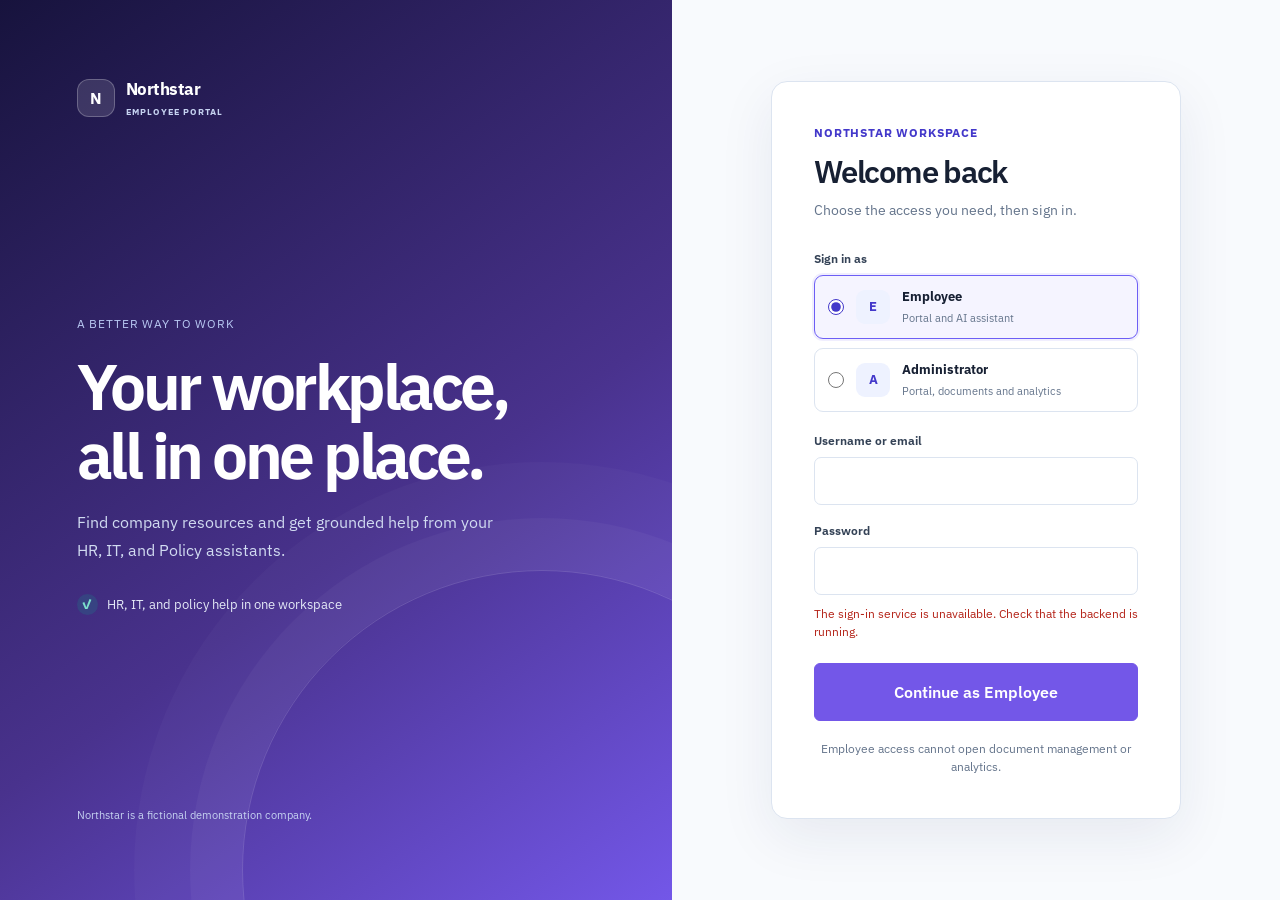
==== analytics.html @ 68baed1b "Prepare Northstar for deployment" ====
<!DOCTYPE html>
<html lang="en">
<head>
  <meta charset="UTF-8" />
  <meta name="viewport" content="width=device-width, initial-scale=1.0" />
  <meta name="theme-color" content="#7357E8" />
  <title>Analytics · Enterprise Knowledge Assistant</title>
  <link rel="icon" type="image/svg+xml" href="favicon.svg" />
  <link rel="stylesheet" href="css/style.css" />
  <link rel="stylesheet" href="css/pages.css" />
</head>
<body>
  <script src="js/app.js"></script>
  <script>
    let analyticsData = null;
    let latestEvaluation = null;
    let analyticsError = '';
    let loadingAnalytics = true;

    function escapeHtml(value) {
      return String(value ?? '')
        .replace(/&/g, '&amp;')
        .replace(/</g, '&lt;')
        .replace(/>/g, '&gt;')
        .replace(/"/g, '&quot;')
        .replace(/'/g, '&#39;');
    }

    function isSampleAnalytics(data) {
      return Number(data?.unique_users) > 1;
    }

    function renderActivityChart(days) {
      const entries = Object.entries(days || {}).sort(([a], [b]) => a.localeCompare(b)).slice(-14);
      if (!entries.length) return '<div class="chart-empty">No query activity has been recorded yet.</div>';
      const maximum = Math.max(...entries.map(([, count]) => Number(count) || 0), 1);
      return `<div class="activity-chart" role="img" aria-label="Queries by day">${entries.map(([date, count]) => {
        const value = Number(count) || 0;
        const height = Math.max(value ? 5 : 0, value / maximum * 100);
        return `<div class="activity-bar-column" title="${escapeHtml(date)}: ${value} queries"><span>${value}</span><div style="height:${height}%"></div><small>${escapeHtml(new Date(`${date}T00:00:00`).toLocaleDateString([], { month: 'short', day: 'numeric' }))}</small></div>`;
      }).join('')}</div>`;
    }

    function renderAgentChart(byAgent) {
      const entries = AGENTS.map(agent => ({ agent, count: Number(byAgent?.[agent.id]) || 0 }));
      const max = Math.max(...entries.map(item => item.count), 1);
      if (entries.every(item => item.count === 0)) return '<div class="chart-empty">Agent activity will appear here after requests are made.</div>';
      return `<div class="agent-activity">${entries.map(({ agent, count }) => `
        <div class="agent-activity-row">
          <div class="agent-activity-label"><span class="agent-dot ${agent.id}"></span><span>${escapeHtml(agent.name)}</span><strong>${count.toLocaleString()}</strong></div>
          <div class="activity-track"><span class="activity-fill ${agent.id}" style="width:${count / max * 100}%"></span></div>
        </div>
      `).join('')}</div>`;
    }

    function renderEvaluationSummary(report) {
      if (!report || !Array.isArray(report.results)) {
        return '<div class="evaluation-empty">No completed evaluation is available. Run an evaluation to view its measured results.</div>';
      }
      return `
        <div class="evaluation-summary">
          <div class="evaluation-meta"><span>Completed ${escapeHtml(report.started_at || '—')}</span><span>${Number(report.total_questions || report.results.length)} questions · ${escapeHtml(report.duration_sec ?? '—')} sec</span></div>
          <div class="evaluation-metrics">
            ${[['Faithfulness', 'avg_faithfulness'], ['Answer relevancy', 'avg_answer_relevancy'], ['Context precision', 'avg_context_precision'], ['Context recall', 'avg_context_recall']].map(([label, key]) => `<div><span>${label}</span><strong>${Number.isFinite(Number(report[key])) ? Number(report[key]).toFixed(3) : '—'}</strong></div>`).join('')}
          </div>
          <div class="evaluation-results">${report.results.slice(0, 8).map(item => `
            <div class="evaluation-row"><span class="agent-label ${escapeHtml(item.agent)}">${escapeHtml(item.agent)}</span><span class="evaluation-question">${escapeHtml(item.question)}</span><strong>${Number.isFinite(Number(item.overall)) ? `${(Number(item.overall) * 100).toFixed(1)}%` : '—'}</strong></div>
          `).join('')}</div>
        </div>
      `;
    }

    function renderAnalytics() {
      const root = document.getElementById('analyticsContent');
      if (loadingAnalytics) {
        root.innerHTML = '<div class="analytics-state"><span class="spinner"></span><p>Loading backend metrics…</p></div>';
        return;
      }
      if (analyticsError) {
        root.innerHTML = `<div class="analytics-state analytics-error"><p>${escapeHtml(analyticsError)}</p><button type="button" class="secondary-button" onclick="loadAnalytics()">Try again</button></div>`;
        return;
      }
      if (!analyticsData) {
        root.innerHTML = '<div class="analytics-state"><p>No analytics data is available.</p></div>';
        return;
      }

      const sampleData = isSampleAnalytics(analyticsData);
      const liveMetrics = !sampleData && Number(analyticsData.queries_this_week) > 0;
      root.innerHTML = `
        ${sampleData ? '<div class="sample-data-notice" role="note"><span class="notice-mark">i</span><p>The backend currently reports sample analytics rather than recorded activity. Live charts will appear after real chat requests are recorded.</p></div>' : ''}
        <div class="analytics-status"><span class="connection-dot ${liveMetrics ? 'connected' : ''}"></span>${liveMetrics ? 'Showing recorded backend activity' : 'Waiting for recorded activity'}</div>
        ${liveMetrics ? `
          <section class="analytics-highlights">
            <article class="metric-card"><span class="metric-label">Recorded queries</span><strong>${Number(analyticsData.queries_this_week).toLocaleString()}</strong><span class="metric-context">Recorded by this backend process</span></article>
            <article class="metric-card"><span class="metric-label">Median response time</span><strong>${Number(analyticsData.p50_latency_ms).toLocaleString()}<small>ms</small></strong><span class="metric-context">P50 of recorded chat requests</span></article>
            <article class="metric-card"><span class="metric-label">95th percentile</span><strong>${Number(analyticsData.p95_latency_ms).toLocaleString()}<small>ms</small></strong><span class="metric-context">P95 of recorded chat requests</span></article>
          </section>
          <section class="analytics-grid">
            <article class="analytics-panel"><div class="panel-heading"><div><h2>Query activity</h2><p>Recorded requests by day</p></div><span class="panel-unit">REQUESTS</span></div>${renderActivityChart(analyticsData.queries_by_day)}</article>
            <article class="analytics-panel"><div class="panel-heading"><div><h2>Agent usage</h2><p>Recorded requests by agent</p></div><span class="panel-unit">REQUESTS</span></div>${renderAgentChart(analyticsData.queries_by_agent)}</article>
          </section>
        ` : `
          <section class="analytics-empty-panel">
            <div class="analytics-empty-mark"><svg viewBox="0 0 24 24" fill="none" aria-hidden="true"><path d="M4 19V5m0 14h16M8 15v-3m4 3V8m4 7v-5" stroke="currentColor" stroke-width="1.6" stroke-linecap="round"/></svg></div>
            <h2>Analytics will build as you work</h2>
            <p>Activity counts and response timings are held in memory by the current backend process. Send chat questions to start collecting activity; those counters reset when the backend restarts.</p>
          </section>
        `}
        <section class="evaluation-panel">
          <div class="panel-heading"><div><h2>Retrieval evaluation</h2><p>Metrics from the latest completed evaluation run</p></div><div class="evaluation-actions"><button type="button" class="secondary-button" onclick="loadLatestEvaluation()">Refresh result</button><button id="runEvalButton" type="button" class="primary-button" onclick="runEvaluation()">Run evaluation</button></div></div>
          <div id="evaluationResult">${renderEvaluationSummary(latestEvaluation)}</div>
        </section>
      `;
    }

    async function loadAnalytics() {
      loadingAnalytics = true;
      analyticsError = '';
      renderAnalytics();
      try {
        const [metrics, evaluation] = await Promise.all([API.analytics(), API.evalLatest()]);
        analyticsData = metrics;
        latestEvaluation = evaluation && Array.isArray(evaluation.results) ? evaluation : null;
      } catch (error) {
        analyticsError = error.message || 'Unable to load backend analytics.';
      } finally {
        loadingAnalytics = false;
        renderAnalytics();
      }
    }

    async function loadLatestEvaluation() {
      const resultArea = document.getElementById('evaluationResult');
      if (resultArea) resultArea.innerHTML = '<div class="evaluation-empty"><span class="spinner"></span> Loading evaluation…</div>';
      try {
        const result = await API.evalLatest();
        latestEvaluation = result && Array.isArray(result.results) ? result : null;
        if (resultArea) resultArea.innerHTML = renderEvaluationSummary(latestEvaluation);
      } catch (error) {
        if (resultArea) resultArea.innerHTML = `<div class="evaluation-empty error-state">${escapeHtml(error.message)}</div>`;
      }
    }

    async function runEvaluation() {
      const button = document.getElementById('runEvalButton');
      const resultArea = document.getElementById('evaluationResult');
      if (!button || !resultArea) return;
      button.disabled = true;
      button.textContent = 'Evaluation running…';
      resultArea.innerHTML = '<div class="evaluation-empty"><span class="spinner"></span> Running the backend evaluation. This may take a few minutes.</div>';
      try {
        latestEvaluation = await API.evalRun();
        resultArea.innerHTML = renderEvaluationSummary(latestEvaluation);
      } catch (error) {
        resultArea.innerHTML = `<div class="evaluation-empty error-state">${escapeHtml(error.message || 'Evaluation could not be completed.')}</div>`;
      } finally {
        button.disabled = false;
        button.textContent = 'Run evaluation';
      }
    }

    async function renderAnalyticsPage() {
      const mainContent = `
        <section class="page analytics-page">
          <div class="page-intro"><div><p class="eyebrow">OBSERVABILITY</p><h1>Analytics</h1><p>Backend-recorded usage and evaluation results. Sample values are identified rather than presented as live activity.</p></div><button class="secondary-button" type="button" onclick="loadAnalytics()"><svg viewBox="0 0 20 20" fill="none" aria-hidden="true"><path d="M16.5 7.5A6.75 6.75 0 0 0 4 6l-1.5 1.5M3.5 4.5v3h3m-3 5A6.75 6.75 0 0 0 16 14l1.5-1.5m0 3v-3h-3" stroke="currentColor" stroke-width="1.4" stroke-linecap="round" stroke-linejoin="round"/></svg>Refresh</button></div>
          <div id="analyticsContent"></div>
        </section>
      `;
      if (!await mountShell('analytics', 'Analytics', 'Workspace / Analytics', mainContent, '', 'admin')) return;
      loadAnalytics();
    }

    renderAnalyticsPage();
  </script>
</body>
</html>
---- css/style.css ----
@import url('https://fonts.googleapis.com/css2?family=IBM+Plex+Mono:wght@400;500&family=IBM+Plex+Sans:wght@400;500;600;700&display=swap');

/* ============================================================
   Enterprise Knowledge Assistant — Design System v2
   Modern · Realistic · Real-time feel
   ============================================================ */

/* ---------- 1. Design Tokens ---------- */
:root {
  /* Dark navigation against a bright reading workspace */
  --color-bg: #EEF1F6;
  --color-bg-elevated: #FBFCFE;
  --color-surface: #FBFCFE;
  --color-surface-alt: #EEF1F6;
  --color-surface-muted: #E3E9F2;
  --color-sidebar: #111B2B;
  --color-chat: #F0F3F8;
  --color-history: #E3E9F2;
  --color-assistant: #FBFCFE;
  --color-composer: #FFFFFF;
  --color-user-message: #7357E8;
  --color-surface-inset: #F8FAFD;
  --color-topbar: #F8FAFD;
  --color-hover: #E3EAF4;
  --color-selected: #EAE5FF;

  /* Brand colors */
  --color-primary: #7357E8;
  --color-primary-hover: #5C3FD0;
  --color-primary-soft: rgba(115, 87, 232, .12);
  --color-primary-glow: rgba(115, 87, 232, .18);
  --color-focus-ring: rgba(115, 87, 232, .32);
  --color-sidebar-accent: #B9B0FF;
  --color-sidebar-success: #69D7C5;

  --color-accent: #087F72;
  --color-accent-hover: #06685E;
  --color-accent-soft: rgba(8, 127, 114, .11);

  --color-success: #087F72;
  --color-success-soft: rgba(8, 127, 114, .11);
  --color-warning: #94651B;
  --color-warning-soft: rgba(148, 101, 27, .11);
  --color-danger: #B43D4F;
  --color-danger-soft: rgba(180, 61, 79, .1);

  /* Per-agent brand colors */
  --color-hr: #B4485A;
  --color-hr-soft: rgba(180, 72, 90, .1);
  --color-it: #8A72F5;
  --color-it-soft: rgba(138, 114, 245, .12);
  --color-policy: #087F72;
  --color-policy-soft: rgba(8, 127, 114, .1);

  /* Text */
  --color-text: #172235;
  --color-text-secondary: #39485C;
  --color-text-muted: #5F6E82;
  --color-text-subtle: #6D7C90;
  --color-text-inverse: #FFFFFF;
  --color-sidebar-text: #E8EDF5;
  --color-sidebar-muted: #AAB7C8;

  /* Borders */
  --color-border: #D0D9E6;
  --color-border-strong: #A9B7C9;
  --color-border-subtle: #DEE5EF;

  /* Gradients */
  --gradient-primary: linear-gradient(115deg, #7357E8 0%, #8A72F5 100%);
  --gradient-accent: #087F72;
  --gradient-success: #087F72;
  --gradient-warning: #94651B;
  --gradient-hero: #111B2B;
  --gradient-mesh: none;

  /* Typography */
  --font-sans: 'IBM Plex Sans', Arial, sans-serif;
  --font-mono: 'IBM Plex Mono', 'Cascadia Code', Consolas, monospace;
  --type-xs: 0.75rem;
  --type-sm: 0.8125rem;
  --type-body: 0.875rem;
  --type-md: 0.9375rem;
  --type-lg: 1.125rem;
  --type-xl: 1.375rem;
  --type-display: 1.75rem;

  /* Radius */
  --radius-sm: 6px;
  --radius-md: 7px;
  --radius-lg: 10px;
  --radius-xl: 20px;
  --radius-2xl: 24px;
  --radius-full: 9999px;

  /* Spacing scale */
  --space-1: 4px;
  --space-2: 8px;
  --space-3: 12px;
  --space-4: 16px;
  --space-5: 20px;
  --space-6: 24px;
  --space-8: 32px;
  --space-10: 40px;
  --space-12: 48px;
  --space-16: 64px;
  --space-20: 80px;

  /* Shadows — soft, layered */
  --shadow-xs: 0 1px 2px rgba(15, 23, 42, 0.05);
  --shadow-sm: 0 1px 3px rgba(15, 23, 42, 0.08), 0 1px 2px rgba(15, 23, 42, 0.04);
  --shadow-md: 0 4px 6px -1px rgba(15, 23, 42, 0.10), 0 2px 4px -1px rgba(15, 23, 42, 0.06);
  --shadow-lg: 0 10px 15px -3px rgba(15, 23, 42, 0.10), 0 4px 6px -2px rgba(15, 23, 42, 0.05);
  --shadow-xl: 0 20px 25px -5px rgba(15, 23, 42, 0.12), 0 10px 10px -5px rgba(15, 23, 42, 0.04);
  --shadow-2xl: 0 25px 50px -12px rgba(15, 23, 42, 0.25);
  --shadow-primary: 0 10px 30px -10px var(--color-primary-glow);
  --shadow-accent: 0 10px 30px -10px rgba(6, 182, 212, 0.4);

  /* Transitions */
  --transition-fast: 120ms cubic-bezier(0.4, 0, 0.2, 1);
  --transition: 200ms cubic-bezier(0.4, 0, 0.2, 1);
  --transition-slow: 400ms cubic-bezier(0.4, 0, 0.2, 1);
  --ease-bounce: cubic-bezier(0.34, 1.56, 0.64, 1);

  /* Layout */
  --sidebar-width: 236px;
  --header-height: 60px;
  --max-content: 1440px;
}

/* ---------- 2. Reset ---------- */
*, *::before, *::after { box-sizing: border-box; margin: 0; padding: 0; }

html {
  font-size: 16px;
  -webkit-font-smoothing: antialiased;
  -moz-osx-font-smoothing: grayscale;
  scroll-behavior: smooth;
}

body {
  font-family: var(--font-sans);
  background: var(--color-surface-alt);
  color: var(--color-text);
  line-height: 1.5;
  min-height: 100vh;
  background-image: none;
  background-attachment: fixed;
}

a { color: inherit; text-decoration: none; }
button { font-family: inherit; cursor: pointer; border: none; background: none; }
input, textarea, select { font-family: inherit; font-size: inherit; color: inherit; }
ul, ol { list-style: none; }
img, svg { display: block; max-width: 100%; }

/* ---------- 3. Typography ---------- */
h1 { font-size: var(--type-display); font-weight: 600; letter-spacing: -0.025em; line-height: 1.2; }
h2 { font-size: var(--type-xl); font-weight: 600; letter-spacing: -0.015em; line-height: 1.3; }
h3 { font-size: var(--type-lg); font-weight: 600; letter-spacing: -0.01em; }
h4 { font-size: var(--type-md); font-weight: 600; }
h5 { font-size: var(--type-body); font-weight: 600; }
h6 {
  font-size: 0.75rem;
  font-weight: 700;
  text-transform: uppercase;
  letter-spacing: 0.08em;
  color: var(--color-text-subtle);
}

p { font-size: var(--type-md); color: var(--color-text-secondary); }
.text-muted { color: var(--color-text-muted); }
.text-subtle { color: var(--color-text-subtle); }
.text-mono { font-family: var(--font-mono); }
.text-gradient {
  background: var(--gradient-primary);
  -webkit-background-clip: text;
  background-clip: text;
  -webkit-text-fill-color: transparent;
  color: transparent;
}

/* ---------- 4. Buttons ---------- */
.btn {
  display: inline-flex;
  align-items: center;
  justify-content: center;
  gap: var(--space-2);
  padding: var(--space-3) var(--space-5);
  font-size: 0.875rem;
  font-weight: 600;
  border-radius: var(--radius-md);
  border: 1px solid transparent;
  transition: all var(--transition);
  white-space: nowrap;
  position: relative;
  overflow: hidden;
}

.btn::before {
  content: '';
  position: absolute;
  inset: 0;
  background: linear-gradient(90deg, transparent, rgba(255,255,255,0.2), transparent);
  transform: translateX(-100%);
  transition: transform 600ms;
}
.btn:hover::before { transform: translateX(100%); }

.btn-primary {
  background: var(--gradient-primary);
  color: var(--color-text-inverse);
  box-shadow: var(--shadow-sm), var(--shadow-primary);
}
.btn-primary:hover {
  transform: translateY(-1px);
  box-shadow: var(--shadow-md), var(--shadow-primary);
}

.btn-secondary {
  background: var(--color-surface);
  color: var(--color-text);
  border-color: var(--color-border);
  box-shadow: var(--shadow-xs);
}
.btn-secondary:hover {
  background: var(--color-surface-alt);
  border-color: var(--color-border-strong);
  transform: translateY(-1px);
}

.btn-ghost {
  background: transparent;
  color: var(--color-text-secondary);
  padding: var(--space-2) var(--space-3);
}
.btn-ghost:hover {
  background: var(--color-surface-muted);
  color: var(--color-text);
}

.btn-icon {
  width: 36px;
  height: 36px;
  padding: 0;
  border-radius: var(--radius-md);
  display: inline-flex;
  align-items: center;
  justify-content: center;
  color: var(--color-text-muted);
  transition: all var(--transition);
}
.btn-icon:hover {
  background: var(--color-surface-muted);
  color: var(--color-primary);
}

.btn-sm { padding: var(--space-2) var(--space-3); font-size: 0.8125rem; }
.btn-lg { padding: var(--space-4) var(--space-6); font-size: 1rem; }
.btn-block { width: 100%; }

/* ---------- 5. Forms ---------- */
.form-group { margin-bottom: var(--space-5); }
.form-label {
  display: block;
  font-size: 0.8125rem;
  font-weight: 600;
  margin-bottom: var(--space-2);
  color: var(--color-text);
}
.form-input, .form-textarea, .form-select {
  width: 100%;
  padding: var(--space-3) var(--space-4);
  background: var(--color-surface);
  border: 1.5px solid var(--color-border);
  border-radius: var(--radius-md);
  font-size: 0.9375rem;
  color: var(--color-text);
  transition: all var(--transition);
}
.form-input:focus, .form-textarea:focus, .form-select:focus {
  outline: none;
  border-color: var(--color-primary);
  box-shadow: 0 0 0 4px var(--color-primary-soft);
}
.form-textarea { resize: vertical; min-height: 96px; }
.form-hint {
  font-size: 0.75rem;
  color: var(--color-text-muted);
  margin-top: var(--space-2);
}

/* ---------- 6. Layout ---------- */
.app-shell {
  display: grid;
  grid-template-columns: var(--sidebar-width) 1fr;
  grid-template-rows: var(--header-height) 1fr;
  grid-template-areas:
    "sidebar header"
    "sidebar main";
  height: 100vh;
  overflow: hidden;
}

.sidebar {
  grid-area: sidebar;
  background: var(--color-surface);
  border-right: 1px solid var(--color-border);
  display: flex;
  flex-direction: column;
  overflow-y: auto;
  box-shadow: var(--shadow-sm);
  z-index: 10;
}

.header {
  grid-area: header;
  background: rgba(255, 255, 255, 0.85);
  backdrop-filter: blur(12px);
  -webkit-backdrop-filter: blur(12px);
  border-bottom: 1px solid var(--color-border);
  display: flex;
  align-items: center;
  justify-content: space-between;
  padding: 0 var(--space-8);
  z-index: 5;
}

.main {
  grid-area: main;
  overflow-y: auto;
  background: var(--color-surface-alt);
}

/* ---------- 7. Sidebar ---------- */
.sidebar-brand {
  height: var(--header-height);
  padding: 0 var(--space-6);
  display: flex;
  align-items: center;
  gap: var(--space-3);
  border-bottom: 1px solid var(--color-border-subtle);
}

.brand-mark {
  width: 36px;
  height: 36px;
  background: var(--gradient-primary);
  color: var(--color-text-inverse);
  border-radius: var(--radius-md);
  display: inline-flex;
  align-items: center;
  justify-content: center;
  font-weight: 800;
  font-size: 0.9375rem;
  box-shadow: var(--shadow-primary);
}

.brand-name {
  font-weight: 800;
  font-size: 1rem;
  letter-spacing: -0.01em;
  background: var(--gradient-primary);
  -webkit-background-clip: text;
  background-clip: text;
  -webkit-text-fill-color: transparent;
}
.brand-sub {
  font-size: 0.6875rem;
  color: var(--color-text-muted);
  font-weight: 600;
  text-transform: uppercase;
  letter-spacing: 0.06em;
}

.sidebar-nav { padding: var(--space-4); flex: 1; }

.nav-section-title {
  font-size: var(--type-xs);
  font-weight: 700;
  text-transform: uppercase;
  letter-spacing: 0.1em;
  color: var(--color-text-subtle);
  padding: var(--space-4) var(--space-3) var(--space-2);
}

.nav-item {
  display: flex;
  align-items: center;
  gap: var(--space-3);
  padding: var(--space-3) var(--space-3);
  border-radius: var(--radius-md);
  color: var(--color-text-secondary);
  font-size: var(--type-body);
  font-weight: 500;
  transition: all var(--transition);
  margin-bottom: 2px;
  position: relative;
}
.nav-item:hover {
  background: transparent;
  color: var(--color-text);
  transform: none;
}
.nav-item.active {
  background: transparent;
  color: var(--color-primary);
  font-weight: 600;
}
.nav-item.active::before {
  content: '';
  position: absolute;
  left: -16px;
  top: 50%;
  transform: translateY(-50%);
  width: 2px;
  height: 20px;
  background: var(--gradient-primary);
  border-radius: 0 4px 4px 0;
}

.nav-item-icon { width: 18px; height: 18px; flex-shrink: 0; }

.sidebar-footer { padding: var(--space-4); border-top: 1px solid var(--color-border-subtle); }

.user-chip {
  display: flex;
  align-items: center;
  gap: var(--space-3);
  padding: var(--space-2);
  border-radius: var(--radius-md);
  transition: all var(--transition);
  cursor: pointer;
}
.user-chip:hover {
  background: var(--color-surface-muted);
}

.user-avatar {
  width: 36px;
  height: 36px;
  border-radius: 50%;
  background: var(--gradient-primary);
  color: var(--color-text-inverse);
  display: inline-flex;
  align-items: center;
  justify-content: center;
  font-weight: 700;
  font-size: 0.8125rem;
  box-shadow: var(--shadow-primary);
}

.user-info { flex: 1; min-width: 0; }
.user-name {
  font-size: 0.8125rem;
  font-weight: 600;
  color: var(--color-text);
  white-space: nowrap;
  overflow: hidden;
  text-overflow: ellipsis;
}
.user-id {
  font-size: 0.6875rem;
  color: var(--color-text-muted);
  font-family: var(--font-mono);
  white-space: nowrap;
  overflow: hidden;
  text-overflow: ellipsis;
}

/* ---------- 8. Header ---------- */
.header-title { display: flex; align-items: center; gap: var(--space-3); }
.header-title h2 { font-size: 1.25rem; }
.header-breadcrumb { font-size: 0.75rem; color: var(--color-text-muted); }
.header-actions { display: flex; align-items: center; gap: var(--space-2); }

/* ---------- 9. Cards ---------- */
.card {
  background: var(--color-surface);
  border: 1px solid var(--color-border);
  border-radius: var(--radius-lg);
  padding: var(--space-6);
  box-shadow: var(--shadow-sm);
  transition: all var(--transition);
}
.card-hover:hover {
  box-shadow: var(--shadow-lg);
  transform: translateY(-2px);
  border-color: var(--color-primary);
}

.card-header {
  display: flex;
  align-items: center;
  justify-content: space-between;
  margin-bottom: var(--space-4);
}
.card-title { font-size: 1rem; font-weight: 700; color: var(--color-text); }

/* ---------- 10. Badges & Tags ---------- */
.badge {
  display: inline-flex;
  align-items: center;
  gap: var(--space-1);
  padding: 3px var(--space-2);
  font-size: 0.6875rem;
  font-weight: 700;
  border-radius: var(--radius-full);
  text-transform: uppercase;
  letter-spacing: 0.05em;
  background: var(--color-surface-muted);
  color: var(--color-text-secondary);
}
.badge-primary { background: var(--color-primary-soft); color: var(--color-primary); }
.badge-success { background: var(--color-success-soft); color: var(--color-success); }
.badge-warning { background: var(--color-warning-soft); color: var(--color-warning); }
.badge-danger  { background: var(--color-danger-soft);  color: var(--color-danger); }
.badge-accent  { background: var(--color-accent-soft);  color: var(--color-accent); }
.badge-hr      { background: var(--color-hr-soft);      color: var(--color-hr); }
.badge-it      { background: var(--color-it-soft);      color: var(--color-it); }
.badge-policy  { background: var(--color-policy-soft);  color: var(--color-policy); }

.badge-dot {
  width: 6px;
  height: 6px;
  border-radius: 50%;
  background: var(--color-text-subtle);
}
.badge-dot.active {
  background: var(--color-success);
  box-shadow: 0 0 0 3px var(--color-success-soft);
  animation: pulse-dot 2s infinite;
}

@keyframes pulse-dot {
  0%, 100% { box-shadow: 0 0 0 3px var(--color-success-soft); }
  50% { box-shadow: 0 0 0 6px rgba(16, 185, 129, 0.1); }
}

.tag {
  display: inline-flex;
  align-items: center;
  padding: 3px var(--space-2);
  font-size: 0.75rem;
  font-weight: 600;
  border-radius: var(--radius-sm);
  background: var(--color-surface-muted);
  color: var(--color-text-secondary);
}

/* ---------- 11. Tables ---------- */
.table { width: 100%; border-collapse: collapse; font-size: 0.875rem; }
.table th {
  text-align: left;
  font-size: 0.6875rem;
  font-weight: 700;
  text-transform: uppercase;
  letter-spacing: 0.05em;
  color: var(--color-text-muted);
  padding: var(--space-3) var(--space-4);
  border-bottom: 1px solid var(--color-border);
  background: var(--color-surface-alt);
}
.table td {
  padding: var(--space-4);
  border-bottom: 1px solid var(--color-border-subtle);
  color: var(--color-text);
}
.table tr:last-child td { border-bottom: none; }
.table tr { transition: background var(--transition-fast); }
.table tr:hover td { background: var(--color-primary-soft); }

/* ---------- 12. Utilities ---------- */
.flex { display: flex; }
.flex-col { display: flex; flex-direction: column; }
.items-center { align-items: center; }
.justify-between { justify-content: space-between; }
.gap-1 { gap: var(--space-1); }
.gap-2 { gap: var(--space-2); }
.gap-3 { gap: var(--space-3); }
.gap-4 { gap: var(--space-4); }
.gap-6 { gap: var(--space-6); }

.p-4 { padding: var(--space-4); }
.p-6 { padding: var(--space-6); }
.p-8 { padding: var(--space-8); }

.mb-2 { margin-bottom: var(--space-2); }
.mb-4 { margin-bottom: var(--space-4); }
.mb-6 { margin-bottom: var(--space-6); }
.mt-6 { margin-top: var(--space-6); }

.grid { display: grid; }
.grid-cols-2 { grid-template-columns: repeat(2, 1fr); }
.grid-cols-3 { grid-template-columns: repeat(3, 1fr); }
.grid-cols-4 { grid-template-columns: repeat(4, 1fr); }

.text-center { text-align: center; }
.text-right  { text-align: right; }

.w-full { width: 100%; }
.h-full { height: 100%; }
.hidden { display: none !important; }

.divider { height: 1px; background: var(--color-border-subtle); margin: var(--space-4) 0; }

/* ---------- 13. Page wrapper ---------- */
.page {
  padding: var(--space-8);
  max-width: var(--max-content);
  margin: 0 auto;
}
.page-header { margin-bottom: var(--space-6); }
.page-header h1 { font-size: 1.75rem; margin-bottom: var(--space-1); }
.page-header p { color: var(--color-text-muted); font-size: 0.875rem; }

/* ---------- 14. Stats ---------- */
.stat-grid {
  display: grid;
  grid-template-columns: repeat(4, 1fr);
  gap: var(--space-4);
  margin-bottom: var(--space-6);
}

.stat-card {
  background: var(--color-surface);
  border: 1px solid var(--color-border);
  border-radius: var(--radius-lg);
  padding: var(--space-5);
  position: relative;
  overflow: hidden;
  transition: all var(--transition);
  box-shadow: var(--shadow-sm);
}
.stat-card:hover {
  transform: translateY(-2px);
  box-shadow: var(--shadow-lg);
}
.stat-card::before {
  content: '';
  position: absolute;
  top: 0; left: 0; right: 0;
  height: 3px;
  background: var(--gradient-primary);
}
.stat-card.success::before { background: var(--gradient-success); }
.stat-card.warning::before { background: var(--gradient-warning); }
.stat-card.accent::before  { background: var(--gradient-accent); }

.stat-card-icon {
  position: absolute;
  top: var(--space-5);
  right: var(--space-5);
  width: 40px;
  height: 40px;
  border-radius: var(--radius-md);
  background: var(--color-primary-soft);
  color: var(--color-primary);
  display: inline-flex;
  align-items: center;
  justify-content: center;
}
.stat-card.success .stat-card-icon { background: var(--color-success-soft); color: var(--color-success); }
.stat-card.warning .stat-card-icon { background: var(--color-warning-soft); color: var(--color-warning); }
.stat-card.accent  .stat-card-icon { background: var(--color-accent-soft);  color: var(--color-accent); }

.stat-label {
  font-size: 0.75rem;
  font-weight: 700;
  text-transform: uppercase;
  letter-spacing: 0.05em;
  color: var(--color-text-muted);
  margin-bottom: var(--space-2);
}
.stat-value {
  font-size: 2rem;
  font-weight: 800;
  letter-spacing: -0.02em;
  font-family: var(--font-mono);
  color: var(--color-text);
  line-height: 1;
}
.stat-delta {
  font-size: 0.75rem;
  color: var(--color-text-muted);
  margin-top: var(--space-2);
  display: flex;
  align-items: center;
  gap: var(--space-1);
}
.stat-delta.up { color: var(--color-success); }
.stat-delta.down { color: var(--color-danger); }

/* ---------- 15. Progress ---------- */
.progress {
  height: 8px;
  background: var(--color-surface-muted);
  border-radius: var(--radius-full);
  overflow: hidden;
  position: relative;
}
.progress-bar {
  height: 100%;
  background: var(--gradient-primary);
  border-radius: var(--radius-full);
  transition: width 800ms var(--ease-bounce);
  position: relative;
  overflow: hidden;
}
.progress-bar::after {
  content: '';
  position: absolute;
  inset: 0;
  background: linear-gradient(90deg, transparent, rgba(255,255,255,0.4), transparent);
  animation: shimmer 2s infinite;
}
.progress-bar.muted { background: var(--color-border-strong); }
.progress-bar.muted::after { display: none; }
.progress-bar.success { background: var(--gradient-success); }
.progress-bar.warning { background: var(--gradient-warning); }

@keyframes shimmer {
  0% { transform: translateX(-100%); }
  100% { transform: translateX(100%); }
}

/* ---------- 16. Scrollbar ---------- */
::-webkit-scrollbar { width: 10px; height: 10px; }
::-webkit-scrollbar-track { background: transparent; }
::-webkit-scrollbar-thumb {
  background: var(--color-border-strong);
  border-radius: var(--radius-full);
  border: 2px solid var(--color-surface-alt);
}
::-webkit-scrollbar-thumb:hover { background: var(--color-text-subtle); }

/* ---------- 17. Animations ---------- */
@keyframes fadeIn {
  from { opacity: 0; transform: translateY(8px); }
  to { opacity: 1; transform: translateY(0); }
}
@keyframes slideInRight {
  from { opacity: 0; transform: translateX(20px); }
  to { opacity: 1; transform: translateX(0); }
}
@keyframes slideInLeft {
  from { opacity: 0; transform: translateX(-20px); }
  to { opacity: 1; transform: translateX(0); }
}
@keyframes scaleIn {
  from { opacity: 0; transform: scale(0.95); }
  to { opacity: 1; transform: scale(1); }
}
@keyframes float {
  0%, 100% { transform: translateY(0); }
  50% { transform: translateY(-6px); }
}

.animate-fade-in { animation: fadeIn 400ms var(--transition) both; }
.animate-slide-right { animation: slideInRight 400ms var(--transition) both; }
.animate-slide-left { animation: slideInLeft 400ms var(--transition) both; }
.animate-scale-in { animation: scaleIn 300ms var(--ease-bounce) both; }

/* ---------- 18. Responsive ---------- */
@media (max-width: 1024px) {
  .stat-grid { grid-template-columns: repeat(2, 1fr); }
  .grid-cols-4 { grid-template-columns: repeat(2, 1fr); }
}

@media (max-width: 768px) {
  .app-shell {
    grid-template-columns: 1fr;
    grid-template-areas:
      "header"
      "main";
  }
  .sidebar { display: none; }
  .stat-grid { grid-template-columns: 1fr; }
  .grid-cols-2, .grid-cols-3, .grid-cols-4 { grid-template-columns: 1fr; }
}
---- css/pages.css ----
/* ============================================================
   Page-specific styles — modern, vibrant, real-time feel
   ============================================================ */

/* ---------- A. Login Page ---------- */
.login-shell {
  min-height: 100vh;
  display: grid;
  grid-template-columns: 1.1fr 1fr;
  background: var(--color-surface-alt);
}

.login-art {
  background: var(--gradient-hero);
  color: var(--color-text-inverse);
  padding: var(--space-16);
  display: flex;
  flex-direction: column;
  justify-content: space-between;
  position: relative;
  overflow: hidden;
}

.login-art::before {
  content: "";
  position: absolute;
  inset: 0;
  background-image:
    radial-gradient(circle at 20% 80%, rgba(255,255,255,0.12) 0%, transparent 40%),
    radial-gradient(circle at 80% 20%, rgba(255,255,255,0.10) 0%, transparent 40%),
    radial-gradient(circle at 50% 50%, rgba(255,255,255,0.05) 0%, transparent 60%);
  pointer-events: none;
}

.login-art::after {
  content: "";
  position: absolute;
  inset: 0;
  background-image:
    linear-gradient(rgba(255,255,255,0.06) 1px, transparent 1px),
    linear-gradient(90deg, rgba(255,255,255,0.06) 1px, transparent 1px);
  background-size: 48px 48px;
  mask-image: radial-gradient(ellipse at center, black 30%, transparent 75%);
  pointer-events: none;
}

.login-art-brand {
  display: flex;
  align-items: center;
  gap: var(--space-3);
  position: relative;
  z-index: 1;
}
.login-art-brand .brand-mark {
  background: rgba(255, 255, 255, 0.2);
  color: var(--color-text-inverse);
  backdrop-filter: blur(20px);
  border: 1px solid rgba(255, 255, 255, 0.3);
}

.login-art-content { position: relative; z-index: 1; }
.login-art-content h1 {
  font-size: 3rem;
  line-height: 1.1;
  margin-bottom: var(--space-5);
  letter-spacing: -0.03em;
  color: var(--color-text-inverse);
}
.login-art-content p {
  color: rgba(255, 255, 255, 0.85);
  font-size: 1.0625rem;
  max-width: 420px;
  line-height: 1.6;
}

.login-art-features {
  position: relative;
  z-index: 1;
  display: flex;
  flex-direction: column;
  gap: var(--space-3);
  margin-top: var(--space-6);
}
.login-art-feature {
  display: flex;
  align-items: center;
  gap: var(--space-3);
  color: rgba(255, 255, 255, 0.9);
  font-size: 0.875rem;
}
.login-art-feature-icon {
  width: 32px;
  height: 32px;
  border-radius: var(--radius-sm);
  background: rgba(255, 255, 255, 0.15);
  border: 1px solid rgba(255, 255, 255, 0.2);
  display: inline-flex;
  align-items: center;
  justify-content: center;
  flex-shrink: 0;
  backdrop-filter: blur(8px);
}

.login-art-meta {
  position: relative;
  z-index: 1;
  display: flex;
  flex-direction: column;
  gap: var(--space-3);
  font-size: 0.8125rem;
  color: rgba(255, 255, 255, 0.75);
}
.login-art-meta-row {
  display: flex;
  justify-content: space-between;
  padding: var(--space-3) 0;
  border-top: 1px solid rgba(255, 255, 255, 0.15);
}
.login-art-meta-row:first-child { border-top: none; padding-top: 0; }
.login-art-meta-row span:last-child { font-weight: 600; color: var(--color-text-inverse); }

.login-form-wrap {
  display: flex;
  align-items: center;
  justify-content: center;
  padding: var(--space-8);
  background: var(--color-surface);
  position: relative;
}
.login-form-wrap::before {
  content: '';
  position: absolute;
  top: -100px; right: -100px;
  width: 300px; height: 300px;
  background: var(--color-primary-soft);
  border-radius: 50%;
  filter: blur(80px);
  pointer-events: none;
}
.login-form-wrap::after {
  content: '';
  position: absolute;
  bottom: -80px; left: -80px;
  width: 240px; height: 240px;
  background: var(--color-accent-soft);
  border-radius: 50%;
  filter: blur(80px);
  pointer-events: none;
}

.login-form {
  width: 100%;
  max-width: 380px;
  position: relative;
  z-index: 1;
  animation: scaleIn 500ms var(--ease-bounce) both;
}
.login-form h2 { margin-bottom: var(--space-1); }
.login-form .form-sub {
  color: var(--color-text-muted);
  font-size: 0.875rem;
  margin-bottom: var(--space-6);
}

.login-divider {
  display: flex;
  align-items: center;
  gap: var(--space-3);
  margin: var(--space-5) 0;
  color: var(--color-text-subtle);
  font-size: 0.75rem;
  font-weight: 600;
  text-transform: uppercase;
  letter-spacing: 0.05em;
}
.login-divider::before, .login-divider::after {
  content: "";
  flex: 1;
  height: 1px;
  background: var(--color-border);
}

@media (max-width: 900px) {
  .login-shell { grid-template-columns: 1fr; }
  .login-art { display: none; }
}

/* ---------- Workspace refinements ---------- */

html { scroll-behavior: smooth; }
body {
  background: var(--color-bg);
  background-image: none;
  color: var(--color-text);
}
button, input, textarea, select { font: inherit; }
button:focus-visible, a:focus-visible, input:focus-visible, textarea:focus-visible,
select:focus-visible, [tabindex]:focus-visible {
  outline: 2px solid rgba(120, 136, 232, .38);
  outline-offset: 2px;
}
.app-shell {
  height: 100dvh;
  min-height: 100dvh;
  grid-template-columns: var(--sidebar-width) minmax(0, 1fr);
  grid-template-rows: var(--header-height) minmax(0, 1fr);
}
.sidebar {
  background: var(--color-sidebar);
  border-right-color: var(--color-border);
  box-shadow: none;
  overflow: hidden;
}
.sidebar-brand {
  height: 72px;
  flex: 0 0 72px;
  padding: 0 21px;
  border-bottom-color: var(--color-border);
}
.brand-mark {
  width: 31px;
  height: 31px;
  border-radius: 8px;
  background: #27344A;
  box-shadow: none;
  font-size: 13px;
}
.brand-name {
  max-width: 155px;
  background: none;
  color: var(--color-text);
  -webkit-text-fill-color: currentColor;
  font-size: 12px;
  font-weight: 700;
  line-height: 1.25;
}
.brand-sub {
  margin-top: 4px;
  color: var(--color-text-muted);
  font-size: 9px;
  font-weight: 500;
  letter-spacing: .11em;
}
.sidebar-nav { padding: 15px 12px; overflow: auto; }
.nav-section-title {
  padding: 17px 10px 7px;
  color: var(--color-text-muted);
  font-size: 9px;
  letter-spacing: .12em;
}
.nav-item {
  min-height: 38px;
  gap: 10px;
  padding: 8px 10px;
  border-radius: 6px;
  color: var(--color-text-secondary);
  font-size: 12px;
  margin-bottom: 2px;
}
.nav-item:hover { background: rgba(213,222,234,.045); color: var(--color-text); transform: none; }
.nav-item-icon { width: 16px; height: 16px; }
.agent-nav-mark {
  width: 20px;
  height: 20px;
  border-radius: 6px;
  display: inline-grid;
  place-items: center;
  flex: 0 0 auto;
  background: var(--color-surface-muted);
  color: var(--color-text-secondary);
  font-size: 10px;
  font-weight: 700;
}
.agent-nav-mark.hr { color: var(--color-hr); background: var(--color-hr-soft); }
.agent-nav-mark.it { color: var(--color-it); background: var(--color-it-soft); }
.agent-nav-mark.policy { color: var(--color-policy); background: var(--color-policy-soft); }
.sidebar-footer { padding: 12px; border-top-color: var(--color-border); }
.user-chip {
  width: 100%;
  border: 0;
  background: transparent;
  text-align: left;
}
.user-chip:hover { background: rgba(213,222,234,.045); }
.user-avatar { width: 30px; height: 30px; background: #27344A; color: var(--color-primary-hover); box-shadow: none; }
.user-name { font-size: 11px; }
.user-id { font-family: var(--font-sans); font-size: 10px; }
.header {
  padding: 0 26px;
  background: rgba(255,255,255,.94);
  backdrop-filter: none;
  border-bottom-color: var(--color-border);
}
.header-title h2 { font-size: 12px; font-weight: 650; letter-spacing: 0; }
.header-breadcrumb { margin-top: 2px; color: var(--color-text-muted); font-size: var(--type-xs); }
.main { min-width: 0; min-height: 0; overflow: auto; background: var(--color-bg); }
.app-shell:has(.chat-workspace) .main { overflow: hidden; }
.mobile-nav-toggle { display: none; }
.sidebar-backdrop { display: none; }

.btn, .primary-button, .secondary-button, .text-button, .icon-button {
  border-radius: 6px;
  font-weight: 600;
  transition: background-color var(--transition), border-color var(--transition), color var(--transition), box-shadow var(--transition), transform var(--transition);
}
.btn::before { display: none; }
.btn-primary, .primary-button {
  background: var(--color-primary);
  border: 1px solid var(--color-primary);
  color: #111827;
  box-shadow: none;
}
.btn-primary:hover, .primary-button:hover:not(:disabled) {
  background: var(--color-primary-hover);
  box-shadow: none;
  transform: none;
}
.btn-secondary, .secondary-button {
  background: #202D42;
  border: 1px solid var(--color-border-strong);
  color: var(--color-text-secondary);
  box-shadow: none;
}
.btn-secondary:hover, .secondary-button:hover:not(:disabled) { background: var(--color-hover); border-color: var(--color-border-strong); transform: none; }
.primary-button, .secondary-button {
  display: inline-flex;
  align-items: center;
  justify-content: center;
  gap: 8px;
  min-height: 37px;
  padding: 0 13px;
  font-size: 11px;
}
.primary-button svg, .secondary-button svg { width: 15px; height: 15px; }
.primary-button:disabled, .secondary-button:disabled { opacity: .55; cursor: not-allowed; }
.icon-button {
  width: 30px;
  height: 30px;
  padding: 7px;
  display: inline-grid;
  place-items: center;
  border: 1px solid transparent;
  background: transparent;
  color: var(--color-text-muted);
}
.icon-button svg { width: 16px; height: 16px; }
.icon-button:hover { background: var(--color-hover); color: var(--color-text); }
.icon-button.danger-hover:hover { color: var(--color-danger); background: var(--color-danger-soft); }
.text-button { padding: 2px 4px; color: var(--color-primary-hover); text-decoration: underline; }
.sr-only {
  position: absolute;
  width: 1px;
  height: 1px;
  padding: 0;
  margin: -1px;
  overflow: hidden;
  clip: rect(0,0,0,0);
  white-space: nowrap;
  border: 0;
}

/* Documents */
.page { width: min(100%, 1360px); max-width: none; padding: 31px clamp(18px, 3.6vw, 48px) 48px; }
.page-intro { display: flex; align-items: flex-end; justify-content: space-between; gap: 20px; margin-bottom: 22px; }
.page-intro h1 { margin-top: 5px; color: var(--color-text); font-size: var(--type-display); font-weight: 550; letter-spacing: -.025em; }
.page-intro > div > p:last-child { margin-top: 6px; color: var(--color-text-secondary); font-size: var(--type-sm); }
.document-summary { display: grid; grid-template-columns: repeat(4,minmax(0,1fr)); margin-bottom: 22px; border: 0; border-top: 1px solid var(--color-border); border-bottom: 1px solid var(--color-border); border-radius: 0; background: transparent; }
.document-summary > div { display: flex; align-items: center; justify-content: space-between; gap: 12px; min-height: 56px; padding: 0 16px; border-right: 1px solid var(--color-border); }
.document-summary > div:last-child { border-right: 0; }
.summary-label { color: var(--color-text-muted); font-size: var(--type-xs); }
.document-summary strong { color: var(--color-text); font-size: var(--type-lg); font-weight: 550; font-variant-numeric: tabular-nums; }
.upload-panel { margin-bottom: 27px; padding: 18px; border: 0; border-top: 1px solid var(--color-border); border-bottom: 1px solid var(--color-border); border-radius: 3px; background: var(--color-surface-inset); }
.upload-copy { display: flex; align-items: center; gap: 11px; }
.upload-icon { width: 31px; height: 31px; display: grid; place-items: center; border-radius: 4px; background: var(--color-selected); color: var(--color-primary-hover); }
.upload-icon svg { width: 17px; height: 17px; }
.upload-copy h2, .library-heading h2, .panel-heading h2 { color: var(--color-text); font-size: var(--type-body); font-weight: 600; letter-spacing: -.01em; }
.upload-copy p, .library-heading p, .panel-heading p { margin-top: 3px; color: var(--color-text-secondary); font-size: var(--type-sm); }
.upload-explainer { max-width: 900px; margin: 13px 0 0 42px; color: var(--color-text-secondary); font-size: var(--type-xs); line-height: 1.65; }
.upload-controls { display: flex; align-items: center; gap: 8px; margin: 14px 0 0 42px; }
.agent-select { min-height: 34px; max-width: 170px; padding: 0 26px 0 10px; border: 1px solid var(--color-border-strong); border-radius: 5px; background: var(--color-surface); color: var(--color-text); font-size: var(--type-sm); }
.upload-controls .secondary-button { min-height: 32px; }
.upload-dropzone { margin-top: 13px; padding: 10px; border: 1px dashed var(--color-border-strong); border-radius: 4px; color: var(--color-text-secondary); text-align: center; font-size: var(--type-sm); cursor: pointer; transition: background var(--transition), border-color var(--transition); }
.upload-dropzone span { color: var(--color-primary-hover); font-weight: 600; text-decoration: underline; text-underline-offset: 2px; }
.upload-dropzone:hover, .upload-dropzone:focus-visible, .upload-dropzone.dragging { border-color: var(--color-primary); background: var(--color-hover); }
.upload-feedback { min-height: 0; margin-top: 0; color: var(--color-accent); font-size: var(--type-xs); }
.upload-feedback:not(:empty) { margin-top: 8px; }
.upload-feedback.error, .error-state { color: var(--color-danger); }
.library-section { border: 0; border-radius: 0; background: transparent; overflow: hidden; }
.library-heading { display: flex; align-items: center; justify-content: space-between; padding: 17px 17px 13px; }
.result-count { color: var(--color-text-muted); font-size: var(--type-xs); }
.library-toolbar { display: flex; align-items: center; justify-content: space-between; gap: 14px; padding: 10px 14px; border-top: 1px solid var(--color-border); border-bottom: 1px solid var(--color-border); }
.document-search { width: min(100%, 300px); display: flex; align-items: center; gap: 8px; min-height: 34px; padding: 0 10px; border: 1px solid var(--color-border-strong); border-radius: 5px; background: var(--color-surface); color: var(--color-text-muted); }
.document-search svg { width: 14px; height: 14px; flex: 0 0 auto; }
.document-search input { width: 100%; border: 0; outline: 0; background: transparent; color: var(--color-text); font-size: var(--type-sm); }
.document-search input::placeholder { color: var(--color-text-muted); }
.filter-tabs { display: flex; align-items: center; gap: 2px; padding: 3px; border-radius: 5px; background: var(--color-surface-muted); }
.filter-tabs button { padding: 6px 10px; border-radius: 4px; color: var(--color-text-secondary); font-size: var(--type-xs); }
.filter-tabs button:hover { color: var(--color-text); }
.filter-tabs button.selected { background: var(--color-selected); color: var(--color-text); box-shadow: none; font-weight: 600; }
.library-table-wrap { width: 100%; overflow-x: auto; }
.library-table { width: 100%; border-collapse: collapse; text-align: left; }
.library-table th { padding: 10px 14px; border-bottom: 1px solid var(--color-border); color: var(--color-text-muted); background: var(--color-history); font-size: var(--type-xs); font-weight: 600; letter-spacing: .07em; text-transform: uppercase; white-space: nowrap; }
.library-table td { padding: 11px 14px; border-bottom: 1px solid var(--color-border-subtle); color: var(--color-text-secondary); font-size: var(--type-sm); }
.library-table tr:last-child td { border-bottom: 0; }
.library-table tbody tr:hover td { background: var(--color-hover); }
.document-name-cell { display: flex; align-items: center; gap: 9px; min-width: 190px; }
.document-file-mark { width: 28px; height: 32px; display: grid; place-items: center; flex: 0 0 auto; border: 1px solid #e8e5f0; border-radius: 5px; background: #f5f3fa; color: #625b8b; font-size: 7px; font-weight: 700; }
.document-file-mark.docx { background: #eef2f8; border-color: #e1e8f0; color: #5c718e; }
.document-file-mark.txt, .document-file-mark.md, .document-file-mark.text, .document-file-mark.markdown { background: #eef3ef; border-color: #e0e9e2; color: #55745d; }
.document-name-wrap { min-width: 0; display: grid; gap: 3px; }
.document-name-wrap strong { overflow: hidden; color: var(--color-text); font-size: var(--type-sm); font-weight: 550; text-overflow: ellipsis; white-space: nowrap; }
.document-name-wrap small { color: var(--color-text-muted); font-size: var(--type-xs); }
.agent-label { display: inline-flex; align-items: center; gap: 6px; color: var(--color-text-secondary); font-size: var(--type-xs); white-space: nowrap; }
.agent-label.hr { color: var(--color-hr); }
.agent-label.it { color: var(--color-it); }
.agent-label.policy { color: var(--color-policy); }
.numeric-cell { font-variant-numeric: tabular-nums; white-space: nowrap; }
.document-row-actions { display: flex; align-items: center; justify-content: space-between; gap: 7px; }
.index-status { display: inline-flex; align-items: center; gap: 5px; color: var(--color-accent); font-size: var(--type-xs); text-transform: capitalize; }
.index-status > span { width: 6px; height: 6px; border-radius: 50%; background: var(--color-accent); }
.table-state { padding: 25px 12px; color: var(--color-text-secondary); text-align: center; font-size: var(--type-sm); }
.table-state .spinner { margin: 0 auto 8px; }

/* Analytics */
.analytics-page { max-width: 1250px; }
.analytics-status { display: flex; align-items: center; gap: 7px; margin: -7px 0 17px; color: var(--color-text-secondary); font-size: var(--type-xs); }
.sample-data-notice { display: flex; align-items: flex-start; gap: 9px; margin: 1px 0 17px; padding: 12px 14px; border: 1px solid #E3D4AC; border-radius: 5px; background: #FBF6E8; }
.notice-mark { width: 19px; height: 19px; display: grid; place-items: center; flex: 0 0 auto; border-radius: 50%; background: #EEE2BF; color: #665321; font-size: var(--type-xs); font-weight: 700; }
.sample-data-notice p { color: #584B2E; font-size: var(--type-sm); line-height: 1.55; }
.analytics-highlights { display: grid; grid-template-columns: repeat(3,minmax(0,1fr)); gap: 11px; margin: 15px 0; }
.metric-card { display: grid; gap: 7px; padding: 12px 15px; border: 0; border-left: 2px solid var(--color-border-strong); border-radius: 0; background: transparent; }
.metric-label { color: var(--color-text-muted); font-size: var(--type-xs); }
.metric-card strong { color: var(--color-text); font-size: 22px; font-weight: 500; letter-spacing: -.025em; font-variant-numeric: tabular-nums; }
.metric-card strong small { margin-left: 4px; color: var(--color-text-muted); font-size: var(--type-xs); font-weight: 500; letter-spacing: 0; }
.metric-context { color: var(--color-text-secondary); font-size: var(--type-xs); }
.analytics-grid { display: grid; grid-template-columns: 1.15fr .85fr; gap: 12px; margin: 12px 0 18px; }
.analytics-panel, .evaluation-panel { min-width: 0; padding: 16px 0; border: 0; border-top: 1px solid var(--color-border); border-radius: 0; background: transparent; }
.panel-heading { display: flex; align-items: center; justify-content: space-between; gap: 14px; }
.panel-unit { color: var(--color-text-muted); font-size: var(--type-xs); font-weight: 600; letter-spacing: .08em; }
.activity-chart { height: 180px; display: flex; align-items: flex-end; gap: clamp(5px, 1.4vw, 15px); padding: 17px 4px 0; }
.activity-bar-column { height: 100%; flex: 1; display: flex; flex-direction: column; align-items: center; justify-content: flex-end; gap: 5px; min-width: 0; }
.activity-bar-column > span { color: var(--color-text-muted); font-size: var(--type-xs); }
.activity-bar-column > div { width: min(100%, 28px); min-height: 2px; border-radius: 4px 4px 1px 1px; background: var(--color-primary); }
.activity-bar-column small { height: 13px; color: var(--color-text-muted); font-size: var(--type-xs); white-space: nowrap; }
.agent-activity { display: grid; gap: 19px; padding: 24px 0 12px; }
.agent-activity-row { display: grid; gap: 7px; }
.agent-activity-label { display: flex; align-items: center; gap: 7px; color: var(--color-text-secondary); font-size: var(--type-sm); }
.agent-activity-label strong { margin-left: auto; color: var(--color-text); font-variant-numeric: tabular-nums; font-weight: 550; }
.activity-track { height: 5px; overflow: hidden; border-radius: 5px; background: var(--color-border); }
.activity-fill { height: 100%; display: block; border-radius: inherit; background: var(--color-primary); }
.activity-fill.hr { background: var(--color-hr); }
.activity-fill.it { background: var(--color-it); }
.activity-fill.policy { background: var(--color-policy); }
.chart-empty { display: grid; min-height: 140px; place-items: center; color: var(--color-text-secondary); text-align: center; font-size: var(--type-sm); }
.analytics-empty-panel { display: grid; justify-items: start; margin: 14px 0; padding: 26px 0; border: 0; border-top: 1px solid var(--color-border); border-radius: 0; background: transparent; text-align: left; }
.analytics-empty-mark { width: 36px; height: 36px; display: grid; place-items: center; margin-bottom: 13px; border-radius: 5px; background: var(--color-primary-soft); color: var(--color-primary); }
.analytics-empty-mark svg { width: 20px; height: 20px; }
.analytics-empty-panel h2 { color: var(--color-text); font-size: var(--type-body); font-weight: 600; }
.analytics-empty-panel p { max-width: 460px; margin-top: 7px; color: var(--color-text-secondary); font-size: var(--type-sm); line-height: 1.65; }
.analytics-state, .evaluation-empty { display: grid; min-height: 110px; place-content: center; justify-items: center; gap: 10px; color: var(--color-text-secondary); text-align: center; font-size: var(--type-sm); }
.analytics-error { color: var(--color-danger); }
.evaluation-panel { margin-top: 14px; }
.evaluation-actions { display: flex; align-items: center; gap: 7px; }
.evaluation-meta { display: flex; justify-content: space-between; gap: 10px; margin: 15px 0; color: #85847c; font-size: 9px; }
.evaluation-metrics { display: grid; grid-template-columns: repeat(4,minmax(0,1fr)); gap: 8px; margin: 12px 0 17px; }
.evaluation-metrics > div { display: grid; gap: 5px; padding: 10px 0; border-top: 1px solid var(--color-border); border-radius: 0; background: transparent; }
.evaluation-metrics span { color: var(--color-text-muted); font-size: var(--type-xs); }
.evaluation-metrics strong { color: var(--color-text); font-size: var(--type-body); font-weight: 550; }
.evaluation-results { border-top: 1px solid var(--color-border); }
.evaluation-row { display: grid; grid-template-columns: 70px minmax(0,1fr) 48px; align-items: center; gap: 9px; padding: 9px 1px; border-bottom: 1px solid var(--color-border-subtle); }
.evaluation-row:last-child { border-bottom: 0; }
.evaluation-row > strong { color: var(--color-text); font-size: var(--type-xs); text-align: right; }
.evaluation-question { overflow: hidden; color: var(--color-text-secondary); font-size: var(--type-xs); text-overflow: ellipsis; white-space: nowrap; }
.evaluation-summary { margin-top: 11px; }

/* Login */
.login-shell { background: var(--color-bg); }
.login-art { background: #151D2B; }
.login-art::before { display: none; }
.login-art::after { display: none; }
.login-art .brand-mark { background: rgba(255,255,255,.12); box-shadow: none; }
.login-art-content h1 { font-size: var(--type-display); font-weight: 550; letter-spacing: -.025em; }
.login-art-content p { max-width: 390px; color: rgba(255,255,255,.72); font-size: 13px; }
.login-art-feature { font-size: 11px; }
.login-form-wrap::before, .login-form-wrap::after { display: none; }
.login-form h2 { font-size: 23px; font-weight: 650; }
.login-form .form-sub { font-size: 11px; }
.login-divider { font-size: 9px; }

@media (max-width: 980px) {
  :root { --sidebar-width: 218px; }
  .chat-workspace { grid-template-columns: 205px minmax(0,1fr); }
  .analytics-grid { grid-template-columns: 1fr; }
  .document-summary > div { padding: 0 10px; }
  .upload-controls { margin-left: 42px; }
}
@media (max-width: 720px) {
  .app-shell {
    position: relative;
    grid-template-columns: minmax(0,1fr);
    grid-template-rows: var(--header-height) minmax(0,1fr);
    grid-template-areas: "header" "main";
  }
  .sidebar {
    position: fixed;
    z-index: 50;
    inset: 0 auto 0 0;
    width: min(82vw, 285px);
    display: flex;
    transform: translateX(-105%);
    transition: transform 200ms ease;
    box-shadow: 12px 0 35px rgba(20,20,16,.12);
  }
  body.sidebar-open .sidebar { transform: translateX(0); }
  .sidebar-backdrop {
    position: fixed;
    z-index: 40;
    inset: 0;
    display: block;
    border: 0;
    background: rgba(28,27,33,.28);
    opacity: 0;
    pointer-events: none;
    transition: opacity 180ms ease;
  }
  body.sidebar-open .sidebar-backdrop { opacity: 1; pointer-events: auto; }
  .header { gap: 12px; padding: 0 15px; }
  .header-title { gap: 10px; min-width: 0; }
  .header-title h2 { font-size: 11px; }
  .header-breadcrumb { display: none; }
  .mobile-nav-toggle { width: 32px; height: 32px; display: grid; place-items: center; border: 1px solid var(--color-border-strong); border-radius: 5px; background: var(--color-sidebar); color: var(--color-text-secondary); }
  .mobile-nav-toggle svg { width: 16px; height: 16px; }
  .chat-workspace { display: block; height: 100%; }
  .conversation-rail { display: none; }
  .chat-main { height: 100%; }
  .chat-topbar { min-height: 57px; flex-basis: 57px; padding: 0 14px; }
  .active-agent p { max-width: 52vw; overflow: hidden; text-overflow: ellipsis; white-space: nowrap; }
  .connection-state { font-size: 9px; }
  .chat-transcript { padding: 20px 14px 26px; }
  .chat-message { grid-template-columns: 24px minmax(0,1fr); gap: 8px; margin-bottom: 22px; }
  .message-avatar { width: 24px; height: 24px; }
  .message-content { font-size: 11px; }
  .chat-welcome { margin: 7vh auto 20px; }
  .prompt-grid { grid-template-columns: 1fr; gap: 6px; }
  .prompt-card { min-height: 46px; }
  .composer-area { padding: 9px 10px calc(9px + env(safe-area-inset-bottom)); }
  .composer-disclaimer { font-size: 7px; }
  .page { padding: 22px 14px 32px; }
  .page-intro { align-items: flex-start; }
  .page-intro h1 { font-size: 21px; }
  .page-intro > .primary-button, .page-intro > .secondary-button { flex: 0 0 auto; }
  .document-summary { grid-template-columns: repeat(2,minmax(0,1fr)); }
  .document-summary > div { min-height: 47px; border-bottom: 1px solid var(--color-border); }
  .document-summary > div:nth-child(2) { border-right: 0; }
  .document-summary > div:nth-last-child(-n+2) { border-bottom: 0; }
  .summary-label { font-size: 9px; }
  .document-summary strong { font-size: var(--type-body); }
  .upload-panel { padding: 13px; }
  .upload-controls { margin-left: 0; }
  .library-toolbar { align-items: stretch; flex-direction: column; }
  .document-search { width: 100%; }
  .filter-tabs { align-self: flex-start; }
  .library-table { min-width: 620px; }
  .analytics-highlights { grid-template-columns: 1fr; }
  .metric-card { grid-template-columns: 1fr auto; align-items: center; gap: 4px 10px; }
  .metric-label { grid-column: 1; }
  .metric-card strong { grid-column: 2; grid-row: 1 / span 2; }
  .metric-context { grid-column: 1; }
  .evaluation-panel { padding: 13px; }
  .evaluation-panel > .panel-heading { align-items: flex-start; flex-direction: column; }
  .evaluation-actions { flex-wrap: wrap; }
  .evaluation-metrics { grid-template-columns: repeat(2,minmax(0,1fr)); }
  .evaluation-meta { flex-direction: column; }
  .evaluation-row { grid-template-columns: 55px minmax(0,1fr) 40px; gap: 6px; }
  .login-shell { min-height: 100dvh; display: flex; align-items: stretch; }
  .login-form-wrap { width: 100%; padding: 28px 22px; }
}
@media (prefers-reduced-motion: reduce) {
  *, *::before, *::after { scroll-behavior: auto !important; animation-duration: .01ms !important; animation-iteration-count: 1 !important; transition-duration: .01ms !important; }
}

.empty-chat {
  flex: 1;
  display: flex;
  flex-direction: column;
  align-items: center;
  justify-content: center;
  padding: var(--space-8);
  text-align: center;
  gap: var(--space-4);
  animation: scaleIn 400ms var(--ease-bounce) both;
}
.empty-chat-icon {
  width: 72px;
  height: 72px;
  border-radius: var(--radius-xl);
  background: var(--gradient-primary);
  color: var(--color-text-inverse);
  display: inline-flex;
  align-items: center;
  justify-content: center;
  box-shadow: var(--shadow-xl), var(--shadow-primary);
  animation: float 3s ease-in-out infinite;
}
.empty-chat h3 { font-size: 1.25rem; }
.empty-chat p {
  color: var(--color-text-muted);
  font-size: 0.875rem;
  max-width: 420px;
}
.suggested-prompts {
  display: grid;
  grid-template-columns: repeat(2, 1fr);
  gap: var(--space-3);
  margin-top: var(--space-4);
  width: 100%;
  max-width: 580px;
}
.prompt-chip {
  text-align: left;
  padding: var(--space-4);
  background: var(--color-surface);
  border: 1.5px solid var(--color-border);
  border-radius: var(--radius-md);
  cursor: pointer;
  transition: all var(--transition);
  font-size: 0.8125rem;
  box-shadow: var(--shadow-xs);
}
.prompt-chip:hover {
  border-color: var(--color-primary);
  background: var(--color-primary-soft);
  transform: translateY(-2px);
  box-shadow: var(--shadow-md), var(--shadow-primary);
}
.prompt-chip strong { display: block; margin-bottom: 4px; font-size: 0.8125rem; color: var(--color-text); }
.prompt-chip span { color: var(--color-text-muted); font-size: 0.75rem; }

/* ---------- C. Documents Page ---------- */
.upload-zone {
  border: 2px dashed var(--color-border-strong);
  border-radius: var(--radius-lg);
  padding: var(--space-12);
  text-align: center;
  background: var(--color-surface-alt);
  transition: all var(--transition);
  cursor: pointer;
  position: relative;
  overflow: hidden;
}
.upload-zone::before {
  content: '';
  position: absolute;
  inset: 0;
  background: var(--gradient-primary);
  opacity: 0;
  transition: opacity var(--transition);
  pointer-events: none;
}
.upload-zone:hover, .upload-zone.dragover {
  border-color: var(--color-primary);
  background: var(--color-primary-soft);
  transform: translateY(-1px);
  box-shadow: var(--shadow-md);
}
.upload-zone.dragover::before { opacity: 0.05; }

.upload-zone-icon {
  width: 56px;
  height: 56px;
  border-radius: var(--radius-lg);
  background: var(--gradient-primary);
  color: var(--color-text-inverse);
  display: inline-flex;
  align-items: center;
  justify-content: center;
  margin-bottom: var(--space-3);
  box-shadow: var(--shadow-md), var(--shadow-primary);
  animation: float 3s ease-in-out infinite;
}
.upload-zone h4 { margin-bottom: var(--space-1); }
.upload-zone p { font-size: 0.8125rem; color: var(--color-text-muted); }

.doc-table-wrap {
  background: var(--color-surface);
  border: 1px solid var(--color-border);
  border-radius: var(--radius-lg);
  overflow: hidden;
  box-shadow: var(--shadow-sm);
}

.filter-bar {
  display: flex;
  align-items: center;
  gap: var(--space-3);
  padding: var(--space-4);
  border-bottom: 1px solid var(--color-border-subtle);
  background: var(--color-surface-alt);
}
.search-wrap { position: relative; flex: 1; }
.search-wrap svg {
  position: absolute;
  left: var(--space-3);
  top: 50%;
  transform: translateY(-50%);
  color: var(--color-text-subtle);
}
.search-wrap input {
  width: 100%;
  padding: var(--space-3) var(--space-3) var(--space-3) var(--space-8);
  background: var(--color-surface);
  border: 1.5px solid var(--color-border);
  border-radius: var(--radius-md);
  font-size: 0.8125rem;
  transition: all var(--transition);
}
.search-wrap input:focus {
  outline: none;
  border-color: var(--color-primary);
  box-shadow: 0 0 0 4px var(--color-primary-soft);
}

/* File type icons */
.file-icon {
  width: 32px;
  height: 32px;
  border-radius: var(--radius-sm);
  display: inline-flex;
  align-items: center;
  justify-content: center;
  font-size: 0.625rem;
  font-weight: 800;
  color: var(--color-text-inverse);
  flex-shrink: 0;
}
.file-icon.pdf { background: linear-gradient(135deg, #EF4444, #DC2626); }
.file-icon.docx { background: linear-gradient(135deg, #2563EB, #1D4ED8); }
.file-icon.txt { background: linear-gradient(135deg, #64748B, #475569); }
.file-icon.md { background: linear-gradient(135deg, #8B5CF6, #7C3AED); }

.status-pill {
  display: inline-flex;
  align-items: center;
  gap: var(--space-2);
  padding: 3px var(--space-3);
  font-size: 0.6875rem;
  font-weight: 700;
  border-radius: var(--radius-full);
  text-transform: uppercase;
  letter-spacing: 0.05em;
}
.status-pill.indexed {
  background: var(--color-success-soft);
  color: var(--color-success);
}
.status-pill.processing {
  background: var(--color-warning-soft);
  color: var(--color-warning);
}
.status-pill.failed {
  background: var(--color-danger-soft);
  color: var(--color-danger);
}

/* ---------- D. Analytics Page ---------- */
.chart-card {
  background: var(--color-surface);
  border: 1px solid var(--color-border);
  border-radius: var(--radius-lg);
  padding: var(--space-6);
  box-shadow: var(--shadow-sm);
  transition: all var(--transition);
}
.chart-card:hover { box-shadow: var(--shadow-lg); }

.chart-canvas { width: 100%; height: 240px; position: relative; }

/* Bar chart */
.bar-chart {
  display: flex;
  align-items: flex-end;
  gap: var(--space-3);
  height: 220px;
  padding: var(--space-4) 0;
  border-bottom: 1px solid var(--color-border-subtle);
}
.bar-col {
  flex: 1;
  display: flex;
  flex-direction: column;
  align-items: center;
  gap: var(--space-2);
  height: 100%;
  justify-content: flex-end;
}
.bar {
  width: 100%;
  max-width: 48px;
  background: var(--gradient-primary);
  border-radius: var(--radius-sm) var(--radius-sm) 0 0;
  position: relative;
  transition: all var(--transition);
  cursor: pointer;
  animation: growBar 800ms var(--ease-bounce) both;
}
.bar:hover {
  background: var(--gradient-accent);
  transform: scaleY(1.05);
  filter: brightness(1.1);
}
.bar-label { font-size: 0.6875rem; color: var(--color-text-muted); font-weight: 600; }
.bar-value {
  font-size: 0.6875rem;
  font-weight: 700;
  font-family: var(--font-mono);
  color: var(--color-text);
}

@keyframes growBar {
  from { transform: scaleY(0); }
  to { transform: scaleY(1); }
}

.line-chart-svg { width: 100%; height: 240px; display: block; }

/* Donut */
.donut-wrap { display: flex; align-items: center; gap: var(--space-6); }
.donut-svg { width: 180px; height: 180px; flex-shrink: 0; filter: drop-shadow(0 4px 12px rgba(15, 23, 42, 0.1)); }
.donut-legend { flex: 1; }
.legend-item {
  display: flex;
  align-items: center;
  gap: var(--space-3);
  padding: var(--space-3) 0;
  font-size: 0.875rem;
  border-bottom: 1px solid var(--color-border-subtle);
}
.legend-item:last-child { border-bottom: none; }
.legend-swatch {
  width: 14px;
  height: 14px;
  border-radius: var(--radius-sm);
  flex-shrink: 0;
  box-shadow: var(--shadow-xs);
}
.legend-label { flex: 1; font-weight: 500; }
.legend-value { font-family: var(--font-mono); font-weight: 700; font-size: 0.875rem; color: var(--color-text); }

/* Phase tracker */
.phase-tracker {
  display: grid;
  grid-template-columns: repeat(3, 1fr);
  gap: var(--space-4);
  margin-bottom: var(--space-6);
}
.phase-card {
  background: var(--color-surface);
  border: 1.5px solid var(--color-border);
  border-radius: var(--radius-lg);
  padding: var(--space-5);
  position: relative;
  overflow: hidden;
  transition: all var(--transition);
  box-shadow: var(--shadow-sm);
}
.phase-card:hover { transform: translateY(-2px); box-shadow: var(--shadow-lg); }
.phase-card.active {
  border-color: var(--color-primary);
  background: linear-gradient(135deg, var(--color-surface) 0%, var(--color-primary-soft) 100%);
}
.phase-card.active::before {
  content: "";
  position: absolute;
  top: 0; left: 0; right: 0;
  height: 4px;
  background: var(--gradient-primary);
}
.phase-card.done::before {
  content: "";
  position: absolute;
  top: 0; left: 0; right: 0;
  height: 4px;
  background: var(--gradient-success);
}
.phase-num {
  font-size: 0.6875rem;
  font-weight: 800;
  text-transform: uppercase;
  letter-spacing: 0.1em;
  color: var(--color-text-muted);
  margin-bottom: var(--space-2);
}
.phase-card.active .phase-num { color: var(--color-primary); }
.phase-card.done .phase-num { color: var(--color-success); }
.phase-title { font-size: 1.0625rem; font-weight: 700; margin-bottom: var(--space-1); }
.phase-desc {
  font-size: 0.8125rem;
  color: var(--color-text-muted);
  line-height: 1.5;
  margin-bottom: var(--space-4);
}
.phase-progress { display: flex; align-items: center; gap: var(--space-3); }
.phase-pct {
  font-size: 0.875rem;
  font-weight: 800;
  font-family: var(--font-mono);
  width: 48px;
  color: var(--color-text);
}
.phase-progress .progress { flex: 1; }

/* Spinner */
.spinner {
  display: inline-block;
  width: 14px;
  height: 14px;
  border: 2px solid var(--color-border-strong);
  border-top-color: var(--color-primary);
  border-radius: 50%;
  animation: spin 800ms linear infinite;
}
@keyframes spin { to { transform: rotate(360deg); } }

/* Toast */
.toast {
  position: fixed;
  bottom: var(--space-6);
  right: var(--space-6);
  background: var(--color-surface);
  border: 1px solid var(--color-border);
  border-left: 4px solid var(--color-success);
  border-radius: var(--radius-md);
  padding: var(--space-4) var(--space-5);
  box-shadow: var(--shadow-2xl);
  z-index: 1000;
  display: flex;
  align-items: center;
  gap: var(--space-3);
  animation: slideInRight 300ms var(--transition) both;
  max-width: 400px;
}
.toast.error { border-left-color: var(--color-danger); }
.toast.info { border-left-color: var(--color-primary); }
.toast-icon {
  width: 24px;
  height: 24px;
  border-radius: 50%;
  background: var(--color-success-soft);
  color: var(--color-success);
  display: inline-flex;
  align-items: center;
  justify-content: center;
  flex-shrink: 0;
}
.toast.error .toast-icon { background: var(--color-danger-soft); color: var(--color-danger); }
.toast.info .toast-icon { background: var(--color-primary-soft); color: var(--color-primary); }

/* ---------- Workspace component styling ---------- */
html { background: var(--color-bg); color-scheme: light; }
body { background: var(--color-bg); color: var(--color-text); }
.app-shell {
  grid-template-columns: var(--sidebar-width) minmax(0, 1fr);
  grid-template-rows: var(--header-height) minmax(0, 1fr);
  height: 100vh;
  height: 100dvh;
  min-height: 0;
  overflow: hidden;
  min-width: 0;
}
.sidebar {
  background: var(--color-sidebar);
  border-right: 1px solid var(--color-border);
  color: var(--color-sidebar-text);
  box-shadow: none;
}
.sidebar-brand { border-bottom-color: var(--color-border); }
.brand-mark {
  background: rgba(185,176,255,.13);
  color: var(--color-sidebar-accent);
  border: 1px solid var(--color-border);
  box-shadow: none;
}
.brand-name { color: var(--color-sidebar-text); -webkit-text-fill-color: currentColor; font-size: 13px; background: none; font-weight: 600; }
.brand-sub { color: var(--color-sidebar-muted); font-size: var(--type-xs); }
.sidebar-nav { padding: 18px 13px; }
.nav-section-title { color: var(--color-sidebar-muted); font-size: var(--type-xs); letter-spacing: .08em; }
.nav-item {
  min-height: 42px;
  padding: 9px 12px;
  border-radius: 9px;
  color: #D1DAED;
  font-size: var(--type-body);
  margin: 3px 0;
}
.nav-item:hover { color: var(--color-sidebar-text); background: rgba(255,255,255,.07); }
.nav-item.active { color: var(--color-sidebar-accent); background: rgba(185,176,255,.09); }
.nav-item.active::before { left: -13px; width: 2px; height: 20px; background: var(--color-sidebar-accent); }
.nav-item-icon { width: 18px; height: 18px; }
.agent-nav-mark { width: 24px; height: 24px; border-radius: 8px; }
.agent-nav-mark.hr { color: #F1A5B0; background: rgba(241,165,176,.13); }
.agent-nav-mark.it { color: var(--color-sidebar-accent); background: rgba(185,176,255,.13); }
.agent-nav-mark.policy { color: var(--color-sidebar-success); background: rgba(105,215,197,.13); }
.sidebar-footer { border-top-color: var(--color-border); }
.user-chip { color: var(--color-sidebar-text); border-radius: 5px; }
.user-chip:hover { background: rgba(255,255,255,.07); }
.user-avatar { background: #34445A; color: #D7DFE9; border: 1px solid #53657C; }
.user-name { color: var(--color-sidebar-text); font-size: var(--type-sm); }
.user-id { color: var(--color-sidebar-muted); font-size: var(--type-xs); }
.header {
  padding: 0 26px;
  background: var(--color-surface);
  border-bottom-color: var(--color-border);
  box-shadow: none;
}
.header-title h2 { color: var(--color-text); font-size: var(--type-md); font-weight: 550; }
.header-breadcrumb { color: var(--color-text-muted); font-size: var(--type-xs); }
.main { min-width: 0; min-height: 0; overflow: auto; background: var(--color-bg); }
.btn-primary, .primary-button { background: var(--color-primary); border-color: var(--color-primary); color: #FFFFFF; }
.btn-primary:hover, .primary-button:hover:not(:disabled) { background: var(--color-primary-hover); }
.btn-secondary, .secondary-button { border-color: var(--color-border-strong); color: var(--color-text); background: var(--color-surface); }
.mobile-nav-toggle { border-color: var(--color-border-strong); color: var(--color-text); }

.chat-workspace {
  display: grid;
  grid-template-columns: 236px minmax(0, 1fr);
  width: 100%;
  height: 100%;
  min-width: 0;
  min-height: 0;
  background: var(--color-chat);
}
.conversation-rail {
  display: flex;
  flex-direction: column;
  min-height: 0;
  background: var(--color-history);
  border-right-color: var(--color-border);
}
.conversation-rail-heading { display: flex; align-items: center; justify-content: space-between; padding: 21px 16px 14px; }
.conversation-rail-heading h2 { color: var(--color-text); font-size: 16px; font-weight: 500; letter-spacing: -.02em; }
.eyebrow { color: var(--color-text-muted); font-size: var(--type-xs); letter-spacing: .07em; }
.new-chat-button, .new-conversation-link {
  border-color: transparent;
  color: var(--color-text-secondary);
  background: rgba(115,87,232,.08);
  box-shadow: none;
}
.new-chat-button { display: grid; place-items: center; width: 32px; height: 32px; border-radius: 8px; }
.new-chat-button svg { width: 16px; height: 16px; }
.new-conversation-link {
  display: flex;
  align-items: center;
  gap: 8px;
  min-height: 38px;
  margin: 0 12px 16px;
  padding: 0 10px;
  border-radius: 8px;
  font-size: 12px;
  font-weight: 600;
  text-align: left;
}
.new-conversation-link svg { width: 14px; height: 14px; }
.new-chat-button:hover, .new-conversation-link:hover { border-color: transparent; background: rgba(115,87,232,.14); }
.conversation-list-heading { padding: 0 16px 8px; color: var(--color-text-muted); font-size: 10px; letter-spacing: .07em; }
.conversation-list { flex: 1; min-height: 0; overflow-y: auto; padding: 0 8px 12px; }
.conversation-item { display: block; width: 100%; margin-bottom: 3px; padding: 9px 10px; border: 0; border-left: 2px solid transparent; border-radius: 2px; background: transparent; text-align: left; }
.conversation-item:hover { background: rgba(115,87,232,.07); }
.conversation-item.active { border-left-color: var(--color-primary); background: rgba(255,255,255,.62); }
.conversation-item-title { display: block; overflow: hidden; color: var(--color-text); font-size: var(--type-sm); font-weight: 500; text-overflow: ellipsis; white-space: nowrap; }
.conversation-item-meta { display: flex; align-items: center; gap: 5px; margin-top: 6px; color: var(--color-text-muted); font-size: var(--type-xs); }
.conversation-item-meta > span:last-child { margin-left: auto; }
.agent-dot { display: inline-block; width: 6px; height: 6px; flex: 0 0 auto; border-radius: 50%; background: #8997AB; }
.agent-dot.hr { background: var(--color-hr); }
.agent-dot.it { background: var(--color-it); }
.agent-dot.policy { background: var(--color-policy); }
.conversation-empty { padding: 7px 9px; color: var(--color-text-muted); font-size: 10px; line-height: 1.55; }
.rail-footnote { padding: 11px 16px; border-top: 1px solid var(--color-border); color: var(--color-text-muted); font-size: 10px; }

.chat-main {
  display: flex;
  flex-direction: column;
  width: 100%;
  height: 100%;
  min-width: 0;
  min-height: 0;
  overflow: hidden;
  background: var(--color-chat);
}
.chat-topbar {
  min-height: 64px;
  flex: 0 0 64px;
  display: flex;
  align-items: center;
  justify-content: space-between;
  padding: 0 clamp(20px, 3.5vw, 48px);
  border-bottom-color: var(--color-border);
  background: var(--color-topbar);
  box-shadow: none;
}
.active-agent { display: flex; align-items: center; gap: 10px; }
.agent-mark {
  width: 34px;
  height: 34px;
  display: grid;
  place-items: center;
  flex: 0 0 auto;
  border: 1px solid var(--color-border);
  border-radius: 9px;
  font-size: 10px;
  box-shadow: inset 0 1px rgba(255,255,255,.45);
}
.agent-mark.hr, .welcome-mark.hr, .agent-avatar.hr { color: var(--color-hr); background: var(--color-hr-soft); border-color: transparent; }
.agent-mark.it, .welcome-mark.it, .agent-avatar.it { color: var(--color-it); background: var(--color-it-soft); border-color: transparent; }
.agent-mark.policy, .welcome-mark.policy, .agent-avatar.policy { color: var(--color-policy); background: var(--color-policy-soft); border-color: transparent; }
.active-agent h1 { color: var(--color-text); font-size: var(--type-md); font-weight: 550; }
.active-agent p { color: var(--color-text-secondary); font-size: var(--type-sm); }
.connection-state { display: flex; align-items: center; gap: 7px; color: var(--color-text-muted); font-size: 10px; }
.connection-dot { width: 7px; height: 7px; flex: 0 0 auto; border-radius: 50%; background: var(--color-text-muted); }
.connection-state.connected { color: var(--color-accent); }
.connection-state.connected .connection-dot { background: var(--color-accent); box-shadow: none; }
.connection-state.connecting .connection-dot { background: var(--color-warning); animation: connection-pulse 1.3s infinite; }
.connection-state.disconnected { color: var(--color-danger); }
.connection-state.disconnected .connection-dot { background: var(--color-danger); }
@keyframes connection-pulse { 50% { opacity: .35; } }
.chat-transcript { flex: 1; min-height: 0; overflow-x: hidden; overflow-y: auto; padding: 28px clamp(20px, 5vw, 76px) 30px; scroll-behavior: smooth; scrollbar-color: var(--color-border-strong) transparent; scrollbar-width: thin; }
.chat-welcome { width: min(100%, 740px); margin: clamp(20px, 5vh, 52px) auto 32px; text-align: left; animation: welcome-in 220ms ease-out both; }
.chat-welcome > .welcome-mark { display: none; }
.welcome-mark {
  width: 46px;
  height: 46px;
  display: grid;
  place-items: center;
  margin: 0 0 13px;
  flex: 0 0 auto;
  margin-bottom: 13px;
  border: 1px solid transparent;
  border-radius: 12px;
  background: var(--color-surface);
  color: var(--color-primary-hover);
  box-shadow: var(--shadow-xs);
}
.welcome-mark svg { width: 22px; height: 22px; }
.chat-welcome .eyebrow { margin-bottom: 8px; color: var(--color-primary-hover); }
.chat-welcome h1 {
  color: var(--color-text);
  max-width: 620px;
  font-family: var(--font-sans);
  font-size: clamp(24px, 2.7vw, 30px);
  font-weight: 500;
  line-height: 1.25;
  letter-spacing: -.025em;
}
.welcome-copy {
  max-width: 550px;
  margin: 12px 0 30px;
  color: var(--color-text-secondary);
  font-size: 14px;
  line-height: 1.75;
}
.welcome-agent-grid {
  display: grid;
  grid-template-columns: repeat(3, minmax(0,1fr));
  gap: 10px;
  margin: 0 0 26px;
  text-align: left;
}
.welcome-agent {
  position: relative;
  display: flex;
  align-items: center;
  gap: 10px;
  min-width: 0;
  min-height: 74px;
  padding: 13px 12px;
  border: 1px solid var(--color-border);
  border-top: 2px solid var(--color-border-strong);
  border-radius: 8px;
  background: var(--color-surface);
  color: var(--color-text);
  text-align: left;
  box-shadow: none;
  transition: color 150ms ease, background 150ms ease;
}
.welcome-agent.hr { border-top-color: var(--color-hr); }
.welcome-agent.it { border-top-color: var(--color-it); }
.welcome-agent.policy { border-top-color: var(--color-policy); }
.welcome-agent:hover { background: var(--color-bg-elevated); box-shadow: var(--shadow-sm); }
.welcome-agent.selected { background: var(--color-selected); box-shadow: inset 0 0 0 1px var(--color-primary); }
.welcome-agent-icon {
  display: grid;
  place-items: center;
  width: 24px;
  height: 24px;
  flex: 0 0 auto;
  border: 0;
  border-radius: 0;
  font-size: 11px;
  font-weight: 600;
}
.welcome-agent.hr .welcome-agent-icon { color: var(--color-hr); background: var(--color-hr-soft); border-radius: 6px; }
.welcome-agent.it .welcome-agent-icon { color: var(--color-it); background: var(--color-it-soft); border-radius: 6px; }
.welcome-agent.policy .welcome-agent-icon { color: var(--color-policy); background: var(--color-policy-soft); border-radius: 6px; }
.welcome-agent-copy { display: grid; gap: 3px; min-width: 0; }
.welcome-agent-copy strong { color: var(--color-text); font-size: var(--type-sm); font-weight: 600; }
.welcome-agent-copy > span { overflow: hidden; color: var(--color-text-muted); font-size: var(--type-xs); line-height: 1.45; text-overflow: ellipsis; white-space: nowrap; }
.welcome-agent-check { width: 16px; height: 16px; flex: 0 0 auto; margin-left: auto; color: var(--color-primary-hover); opacity: 0; }
.welcome-agent.selected .welcome-agent-check { opacity: 1; }
.prompt-heading { display: flex; align-items: center; justify-content: space-between; gap: 12px; margin: 0 0 9px; color: var(--color-text-muted); font-size: 10px; font-weight: 650; letter-spacing: .05em; text-align: left; }
.prompt-heading span:last-child { color: var(--color-text-muted); font-size: 10px; font-weight: 500; letter-spacing: 0; }
.prompt-grid { display: grid; grid-template-columns: repeat(2,minmax(0,1fr)); gap: 8px; text-align: left; }
.prompt-card {
  display: flex;
  align-items: center;
  justify-content: space-between;
  gap: 10px;
  min-height: 54px;
  padding: 12px 13px;
  border: 1px solid var(--color-border);
  border-radius: 7px;
  background: var(--color-surface);
  color: var(--color-text-secondary);
  font-size: 11px;
  box-shadow: none;
}
.prompt-card:hover { color: var(--color-primary-hover); border-color: var(--color-primary); background: var(--color-selected); }
.prompt-card svg { width: 16px; height: 16px; color: var(--color-primary-hover); }
.chat-message { display: grid; grid-template-columns: 25px minmax(0,1fr); gap: 13px; width: min(100%, 740px); margin: 0 auto 26px; animation: message-in 180ms ease-out both; }
.message-avatar { display: grid; place-items: center; width: 23px; height: 23px; border: 0; border-radius: 50%; font-size: 8px; font-weight: 700; }
.message-column { min-width: 0; }
.message-meta { display: flex; align-items: center; flex-wrap: wrap; gap: 8px; min-height: 23px; color: var(--color-text-muted); font-size: var(--type-xs); }
.message-author { color: var(--color-text); font-size: var(--type-sm); font-weight: 600; }
.message-content {
  max-width: 100%;
  margin-top: 5px;
  padding: 0;
  border: 0;
  border-radius: 0;
  background: transparent;
  color: var(--color-text-secondary);
  font-size: var(--type-md);
  line-height: 1.75;
  overflow-wrap: anywhere;
  box-shadow: none;
}
.message-content p { margin: 0 0 9px; color: inherit; font-size: inherit; line-height: inherit; }
.message-content p:last-child { margin-bottom: 0; }
.message-content h1, .message-content h2, .message-content h3 { margin: 13px 0 6px; color: var(--color-text); font-size: 16px; font-weight: 650; }
.message-content ul, .message-content ol { margin: 5px 0 10px; padding-left: 20px; }
.message-content ul { list-style: disc; }
.message-content ol { list-style: decimal; }
.message-content li { margin: 3px 0; padding-left: 2px; }
.message-content a { color: var(--color-primary-hover); text-decoration: underline; text-underline-offset: 2px; }
.message-content code { padding: 2px 4px; border: 1px solid var(--color-border); border-radius: 4px; background: var(--color-surface-muted); color: var(--color-text); font-family: var(--font-mono); font-size: .9em; }
.message-content strong { color: var(--color-text); }
.message-content em { font-style: italic; }
.user-message { grid-template-columns: minmax(0,1fr) 25px; }
.user-message .message-avatar { grid-column: 2; grid-row: 1; background: var(--color-selected); color: var(--color-text); }
.user-message .message-column { grid-column: 1; grid-row: 1; display: flex; flex-direction: column; align-items: flex-end; }
.user-message .message-meta { justify-content: flex-end; }
.user-message .message-content {
  width: fit-content;
  max-width: min(100%, 590px);
  padding: 11px 15px;
  border: 1px solid transparent;
  border-radius: 13px 13px 3px 13px;
  background: var(--color-user-message);
  color: #FFFFFF;
  box-shadow: var(--shadow-xs);
}
.user-message .message-content p, .user-message .message-content strong { color: #FFFFFF; }
.provider-label { padding: 3px 7px; border: 0; border-radius: 3px; color: var(--color-primary-hover); background: var(--color-primary-soft); font-size: var(--type-xs); }
.source-details { border: 1px solid var(--color-border); border-radius: 4px; background: var(--color-history); }
.source-details { width: fit-content; max-width: 100%; margin-top: 11px; }
.source-details summary { padding: 8px 10px; color: var(--color-primary-hover); cursor: pointer; font-size: var(--type-xs); font-weight: 600; list-style-position: inside; transition: color 150ms ease, background-color 150ms ease; }
.source-details[open] summary { border-bottom: 1px solid var(--color-border); }
.source-list { display: grid; gap: 6px; padding: 8px 10px; }
.source-item { display: flex; align-items: center; gap: 7px; color: var(--color-text-secondary); font-size: 11px; overflow-wrap: anywhere; }
.source-item svg { width: 14px; height: 14px; flex: 0 0 auto; color: var(--color-primary-hover); }
.composer-area {
  flex: 0 0 auto;
  padding: 12px clamp(20px, 5vw, 76px) 9px;
  border-top: 1px solid var(--color-border);
  background: var(--color-chat);
  box-shadow: 0 -5px 18px rgba(31,48,74,.035);
}
.composer {
  width: min(100%, 790px);
  margin: 0 auto;
  padding: 9px 10px 7px 13px;
  border: 1px solid var(--color-border-strong);
  border-radius: 7px;
  background: var(--color-composer);
  transition: border-color 170ms ease, box-shadow 170ms ease;
  box-shadow: 0 4px 14px rgba(20,34,56,.08);
}
.composer:focus-within { border-color: var(--color-primary); box-shadow: 0 0 0 2px var(--color-focus-ring); }
.composer textarea { width: 100%; max-height: 180px; min-height: 32px; resize: none; border: 0; outline: 0; background: transparent; color: var(--color-text); font-size: var(--type-body); line-height: 1.65; }
.composer textarea::placeholder { color: var(--color-text-muted); }
.composer-note, .composer-disclaimer { color: var(--color-text-muted); font-size: 10px; }
.composer-controls { display: flex; align-items: center; justify-content: space-between; gap: 10px; margin-top: 5px; }
.composer-disclaimer { margin: 7px auto 0; text-align: center; }
.send-button { display: grid; place-items: center; width: 31px; height: 31px; border: 0; border-radius: 5px; background: var(--color-primary); color: #FFFFFF; }
.send-button svg { width: 16px; height: 16px; }
.send-button:hover:not(:disabled) { background: var(--color-primary-hover); box-shadow: none; }
.send-button:disabled { color: var(--color-text-muted); background: var(--color-border); }
.typing-dots { display: flex; gap: 4px; padding: 12px 0 5px; }
.typing-dots span { width: 5px; height: 5px; border-radius: 50%; background: var(--color-primary-hover); animation: typing-soft 1.1s infinite ease-in-out; }
.typing-dots span:nth-child(2) { animation-delay: .15s; }
.typing-dots span:nth-child(3) { animation-delay: .3s; }
.typing-message .message-content { color: var(--color-text-muted); }
@keyframes message-in { from { opacity: 0; transform: translateY(4px); } to { opacity: 1; transform: translateY(0); } }
@keyframes welcome-in { from { opacity: 0; transform: translateY(5px); } to { opacity: 1; transform: translateY(0); } }
@keyframes typing-soft { 0%, 60%, 100% { opacity: .35; transform: translateY(0); } 30% { opacity: 1; transform: translateY(-3px); } }
.mobile-nav-toggle { border-radius: 5px; }
.page { color: var(--color-text); }
.page-intro h1 { color: var(--color-text); font-size: var(--type-display); }
.page-intro > div > p:last-child { color: var(--color-text-secondary); }
.analytics-page, .document-page { color: var(--color-text); }
.chart-card { border-color: var(--color-border); border-radius: 9px; background: var(--color-surface); box-shadow: var(--shadow-xs); }
.chart-card:hover { background: var(--color-surface); box-shadow: var(--shadow-sm); }
.document-summary { border: 1px solid var(--color-border); border-radius: 9px; background: var(--color-surface); box-shadow: var(--shadow-xs); }
.upload-panel { border-color: var(--color-border); border-radius: 9px; background: var(--color-surface); box-shadow: var(--shadow-xs); }
.library-section { border: 1px solid var(--color-border); border-radius: 9px; background: var(--color-surface); box-shadow: var(--shadow-xs); }
.metric-card { border: 1px solid var(--color-border); border-top: 3px solid var(--color-primary); border-radius: 8px; background: var(--color-surface); box-shadow: var(--shadow-xs); }
.metric-card:nth-child(3n + 2) { border-top-color: var(--color-accent); }
.metric-card:nth-child(3n) { border-top-color: var(--color-hr); }
.analytics-panel, .evaluation-panel { background: transparent; box-shadow: none; }
.analytics-empty-panel { background: transparent; box-shadow: none; }
.document-summary > div, .library-toolbar { border-color: var(--color-border); }
.summary-label, .metric-label, .metric-context, .analytics-status, .evaluation-meta,
.result-count, .table-state, .upload-copy p, .library-heading p, .panel-heading p { color: var(--color-text-secondary); }
.document-summary strong, .metric-card strong, .upload-copy h2, .library-heading h2,
.panel-heading h2, .analytics-empty-panel h2 { color: var(--color-text); }
.upload-icon, .analytics-empty-mark { border: 0; background: var(--color-selected); color: var(--color-primary-hover); }
.agent-select, .document-search, .search-wrap input { border-color: var(--color-border-strong); border-radius: 5px; background: var(--color-surface); color: var(--color-text); }
.document-search input { color: var(--color-text); }
.document-search input::placeholder, .search-wrap input::placeholder { color: var(--color-text-muted); }
.upload-dropzone { border-color: var(--color-border-strong); color: var(--color-text-secondary); }
.upload-dropzone:hover, .upload-dropzone:focus-visible, .upload-dropzone.dragging { border-color: var(--color-primary); background: var(--color-hover); }
.upload-feedback { color: var(--color-accent); }
.upload-feedback.error, .error-state { color: var(--color-danger); }
.library-toolbar { background: var(--color-history); border-top-color: var(--color-border); border-bottom-color: var(--color-border); }
.filter-tabs { background: var(--color-surface-muted); }
.filter-tabs button { color: var(--color-text-secondary); }
.filter-tabs button:hover { color: var(--color-text); }
.filter-tabs button.selected { background: var(--color-selected); color: var(--color-text); box-shadow: none; }
.library-table th { border-color: var(--color-border); color: var(--color-text-muted); background: var(--color-history); }
.library-table td { border-color: var(--color-border-subtle); color: var(--color-text-secondary); }
.library-table tbody tr:hover td { background: var(--color-hover); }
.document-file-mark, .document-file-mark.docx, .document-file-mark.txt, .document-file-mark.md,
.document-file-mark.text, .document-file-mark.markdown { border-color: var(--color-border); background: var(--color-history); color: var(--color-text-secondary); }
.document-name-wrap strong, .agent-label { color: var(--color-text); }
.document-name-wrap small, .panel-unit, .activity-bar-column > span, .activity-bar-column small { color: var(--color-text-muted); }
.index-status { color: var(--color-accent); }
.index-status > span, .connection-dot.connected { background: var(--color-accent); }
.sample-data-notice { border-color: #E3D4AC; background: #FBF6E8; }
.notice-mark { background: #EEE2BF; color: #665321; }
.sample-data-notice p { color: #584B2E; }
.activity-bar-column > div, .activity-fill { background: var(--color-primary); }
.activity-fill.hr { background: var(--color-hr); }
.activity-fill.it { background: var(--color-it); }
.activity-fill.policy { background: var(--color-policy); }
.activity-track { background: var(--color-border); }
.chart-empty, .analytics-state, .evaluation-empty, .analytics-empty-panel p { color: var(--color-text-secondary); }
.search-wrap input:focus, .document-search:focus-within { border-color: var(--color-primary); box-shadow: 0 0 0 2px var(--color-focus-ring); }
.filter-bar { background: var(--color-history); border-bottom-color: var(--color-border); }
.toast { border-color: var(--color-border); border-radius: 8px; background: var(--color-surface); color: var(--color-text); }

@media (max-width: 980px) {
  .chat-workspace { grid-template-columns: 216px minmax(0,1fr); }
}
@media (max-width: 720px) {
  .app-shell {
    grid-template-columns: minmax(0,1fr);
    grid-template-rows: 60px minmax(0,1fr);
    grid-template-areas: "header" "main";
  }
  .header { padding: 0 14px; }
  .chat-workspace { display: block; }
  .chat-topbar { min-height: 65px; flex-basis: 65px; padding: 0 15px; }
  .agent-mark { width: 34px; height: 34px; }
  .active-agent h1 { font-size: var(--type-sm); }
  .active-agent p { font-size: var(--type-xs); }
  .connection-state { font-size: var(--type-xs); }
  .chat-transcript { padding: 18px 15px 22px; }
  .chat-welcome { margin: 22px auto 22px; }
  .chat-welcome h1 { font-size: clamp(24px, 7vw, 28px); }
  .welcome-copy { margin: 10px 0 22px; font-size: 13px; }
  .welcome-agent-grid { grid-template-columns: 1fr; gap: 0; margin-bottom: 20px; }
  .welcome-agent { min-height: 62px; padding: 9px 11px; }
  .welcome-agent-icon { width: 24px; height: 24px; }
  .prompt-grid { grid-template-columns: 1fr; gap: 0; }
  .prompt-card { min-height: 54px; }
  .chat-message { grid-template-columns: 25px minmax(0,1fr); gap: 9px; margin-bottom: 19px; }
  .message-avatar { width: 23px; height: 23px; border-radius: 50%; }
  .user-message { grid-template-columns: minmax(0,1fr) 25px; }
  .message-content { padding: 11px 13px; font-size: var(--type-body); }
  .chat-message:not(.user-message) .message-content { padding: 0; }
  .composer-area { padding: 10px 12px 8px; }
  .composer { padding: 9px 9px 7px 12px; }
  .composer textarea { font-size: 16px; }
  .composer-disclaimer { font-size: var(--type-xs); }
}
@media (prefers-reduced-motion: reduce) {
  .welcome-agent, .prompt-card, .chat-message, .chat-welcome, .connection-dot { animation: none !important; transition: none !important; }
}

/* ---------- Northstar employee portal ---------- */
.portal-login-page, .employee-portal-page { min-height: 100vh; background: #F4F7FC; }
.portal-login-shell { min-height: 100vh; display: grid; grid-template-columns: minmax(0, 1.05fr) minmax(420px, .95fr); }
.portal-login-brand { position: relative; display: flex; min-height: 100vh; flex-direction: column; justify-content: space-between; overflow: hidden; padding: clamp(30px, 6vw, 84px); background: linear-gradient(145deg, #17133D 0%, #49328D 58%, #7357E8 100%); color: white; }
.portal-login-brand::before { position: absolute; right: -170px; bottom: -270px; width: 600px; height: 600px; border: 1px solid rgba(255,255,255,.15); border-radius: 50%; content: ""; box-shadow: 0 0 0 52px rgba(255,255,255,.035), 0 0 0 108px rgba(255,255,255,.025); }
.portal-brand { display: inline-flex; align-items: center; gap: 11px; color: #172033; text-decoration: none; }
.portal-brand > span:last-child { display: grid; gap: 3px; }
.portal-brand strong { font-size: 17px; font-weight: 700; letter-spacing: -.03em; }
.portal-brand small { color: #64748B; font-size: 9px; font-weight: 700; letter-spacing: .13em; }
.portal-brand-mark { display: grid; width: 38px; height: 38px; flex: 0 0 auto; place-items: center; border: 1px solid rgba(109,94,245,.16); border-radius: 12px; background: #EEF2FF; color: #4338CA; font-size: 16px; font-weight: 750; }
.portal-login-brand .portal-brand { position: relative; z-index: 1; color: white; }
.portal-login-brand .portal-brand-mark { border-color: rgba(255,255,255,.24); background: rgba(255,255,255,.13); color: white; }
.portal-login-brand .portal-brand small { color: #C6D3F1; }
.portal-login-message { position: relative; z-index: 1; width: min(560px, 100%); margin: auto 0; padding: 70px 0; }
.portal-login-message .eyebrow { color: #B9C9F3; }
.portal-login-message h1 { margin: 18px 0; color: white; font-size: clamp(38px, 5vw, 64px); font-weight: 650; letter-spacing: -.055em; line-height: 1.08; }
.portal-login-message > p { max-width: 430px; color: #D1DBF1; font-size: 16px; line-height: 1.75; }
.portal-login-trust { display: flex; align-items: center; gap: 9px; margin-top: 30px; color: #E5EAF7; font-size: 13px; }
.portal-login-trust span { display: grid; width: 21px; height: 21px; place-items: center; border-radius: 50%; background: rgba(15,157,138,.2); color: #7CE0CC; font-weight: 700; }
.portal-login-foot { position: relative; z-index: 1; color: #C6D3F1; font-size: 11px; }
.portal-login-panel { display: grid; min-height: 100vh; place-items: center; padding: 40px; background: #F8FAFD; }
.portal-login-form { width: min(100%, 410px); padding: 42px; border: 1px solid #DCE4F0; border-radius: 16px; background: #FFFFFF; box-shadow: 0 18px 55px rgba(23,37,84,.08); }
.portal-login-form .eyebrow { color: #4338CA; font-weight: 700; }
.portal-login-form h2 { margin: 10px 0 7px; color: #172033; font-size: 31px; letter-spacing: -.04em; }
.portal-login-subtitle { margin: 0 0 28px; color: #64748B; font-size: 14px; line-height: 1.6; }
.login-role-picker { display: grid; gap: 9px; margin: 0 0 20px; padding: 0; border: 0; }
.login-role-picker legend { margin-bottom: 8px; }
.login-role-option { position: relative; display: flex; min-height: 64px; align-items: center; gap: 12px; padding: 10px 13px; border: 1px solid #DCE4F0; border-radius: 9px; background: #FFFFFF; cursor: pointer; transition: border-color .16s ease, background .16s ease, box-shadow .16s ease; }
.login-role-option:has(input:checked) { border-color: #6D5EF5; background: #F5F4FF; box-shadow: 0 0 0 2px rgba(109,94,245,.1); }
.login-role-option input { width: 16px; height: 16px; accent-color: #4338CA; }
.login-role-option > span:last-child { display: grid; gap: 3px; }
.login-role-option strong { color: #172033; font-size: 13px; }
.login-role-option small { color: #64748B; font-size: 11px; }
.login-role-icon { display: grid; width: 34px; height: 34px; place-items: center; border-radius: 9px; background: #EEF2FF; color: #4338CA; font-size: 13px; font-weight: 750; }
.login-demo-note { margin: 14px 0 0; padding: 10px 11px; border: 1px solid #E7D49F; border-radius: 7px; background: #FFF9E8; color: #755215; font-size: 12px; line-height: 1.5; }
.portal-login-form .form-label { display: block; margin: 17px 0 7px; color: #344256; font-size: 12px; font-weight: 650; }
.portal-login-form .form-input { width: 100%; min-height: 46px; padding: 11px 12px; border: 1px solid #DCE4F0; border-radius: 7px; background: #FFFFFF; color: #172033; font: inherit; }
.portal-login-form .form-input:focus { border-color: #6D5EF5; outline: 3px solid rgba(109,94,245,.15); }
.portal-login-form .btn { margin-top: 22px; }
.portal-login-help { margin: 19px 0 0; color: #64748B; font-size: 12px; text-align: center; }
.login-error { min-height: 20px; margin: 10px 0 0; color: #B42318; font-size: 12px; line-height: 1.5; }

.employee-portal-page { background: #F4F7FC; color: #172033; }
.portal-loading { display: grid; min-height: 100vh; place-items: center; color: #64748B; font-size: 14px; }
.portal-header { position: sticky; z-index: 20; top: 0; display: flex; min-height: 74px; align-items: center; justify-content: space-between; gap: 24px; padding: 0 clamp(22px, 4.3vw, 68px); border-bottom: 1px solid #DCE4F0; background: rgba(255,255,255,.96); box-shadow: 0 2px 12px rgba(23,37,84,.035); backdrop-filter: blur(14px); }
.portal-nav { display: flex; align-items: center; justify-content: center; gap: clamp(15px, 2.4vw, 34px); }
.portal-nav a { color: #516176; font-size: 12px; font-weight: 600; text-decoration: none; transition: color 140ms ease; }
.portal-nav a:hover, .portal-nav a:focus-visible { color: #4338CA; }
.portal-account { display: flex; align-items: center; gap: 9px; }
.portal-account-avatar { display: grid; width: 33px; height: 33px; place-items: center; border: 1px solid #DCE4F0; border-radius: 50%; background: #EEF2FF; color: #4338CA; font-size: 12px; font-weight: 700; }
.portal-account-name { max-width: 150px; overflow: hidden; color: #344256; font-size: 12px; font-weight: 600; text-overflow: ellipsis; white-space: nowrap; }
.portal-signout { padding: 7px 10px; border: 1px solid transparent; border-radius: 6px; background: transparent; color: #64748B; font-size: 11px; cursor: pointer; }
.portal-signout:hover { border-color: #DCE4F0; background: #F4F7FC; color: #172033; }
.portal-main { width: min(1300px, 100%); margin: 0 auto; padding: 24px clamp(20px, 4.3vw, 68px) 36px; }
.portal-demo-notice, .portal-access-notice { display: flex; align-items: center; gap: 9px; margin-bottom: 18px; padding: 10px 13px; border: 1px solid #D8E3F7; border-radius: 7px; background: #EEF2FF; color: #3D4E76; font-size: 11px; line-height: 1.5; }
.portal-demo-notice > span { color: #4338CA; font-weight: 700; }
.portal-access-notice { border-color: #F2D2A3; background: #FFF8EC; color: #855B1D; }
.portal-hero { position: relative; display: flex; min-height: 286px; align-items: center; justify-content: space-between; overflow: hidden; padding: clamp(26px, 4vw, 54px); border: 1px solid #DDE5F2; border-radius: 13px; background: linear-gradient(110deg, #FFFFFF 8%, #F0F3FF 68%, #E8ECFF 100%); box-shadow: 0 8px 26px rgba(23,37,84,.055); }
.portal-hero-copy { position: relative; z-index: 2; max-width: 650px; }
.portal-hero-copy .eyebrow, .portal-section-heading .eyebrow, .portal-support-strip .eyebrow { color: #5368AA; font-weight: 700; }
.portal-hero h1 { margin: 13px 0 10px; color: #241B4B; font-size: clamp(34px, 4.3vw, 51px); font-weight: 650; letter-spacing: -.055em; line-height: 1.08; }
.portal-hero-copy > p:not(.eyebrow) { max-width: 520px; margin: 0; color: #526176; font-size: 14px; line-height: 1.7; }
.portal-hero-action, .portal-support-button { display: inline-flex; min-height: 42px; align-items: center; gap: 9px; margin-top: 23px; padding: 0 15px; border: 1px solid #7357E8; border-radius: 7px; background: linear-gradient(115deg, #7357E8, #8A72F5); color: #FFFFFF; font-size: 12px; font-weight: 650; box-shadow: 0 5px 13px rgba(91,67,204,.2); cursor: pointer; transition: background 150ms ease, transform 150ms ease, box-shadow 150ms ease; }
.portal-hero-action:hover, .portal-support-button:hover { transform: translateY(-1px); background: linear-gradient(115deg, #5C3FD0, #7357E8); box-shadow: 0 8px 18px rgba(91,67,204,.24); }
.portal-sparkle { color: #D9D5FF; font-size: 17px; }
.portal-hero-art { position: absolute; right: 8%; top: 50%; width: 235px; height: 235px; transform: translateY(-50%); }
.portal-orbit { position: absolute; inset: 20px; border: 1px solid rgba(109,94,245,.21); border-radius: 50%; transform: rotate(-22deg) scaleY(.48); }
.portal-orbit-two { inset: 0; border-color: rgba(67,56,202,.15); transform: rotate(34deg) scaleY(.61); }
.portal-hero-monogram { position: absolute; top: 50%; left: 50%; display: grid; width: 82px; height: 82px; place-items: center; border: 1px solid rgba(255,255,255,.8); border-radius: 25px; background: linear-gradient(145deg, #A08CFF, #7357E8); color: white; font-size: 34px; font-weight: 700; box-shadow: 0 15px 32px rgba(67,56,202,.24); transform: translate(-50%,-50%) rotate(-8deg); }
.portal-art-dot { position: absolute; top: 35px; right: 12px; width: 12px; height: 12px; border: 3px solid #E7EBFF; border-radius: 50%; background: #0F9D8A; }
.portal-section { margin-top: 38px; }
.portal-section-heading { display: flex; align-items: end; justify-content: space-between; gap: 15px; margin-bottom: 16px; }
.portal-section-heading .eyebrow { margin: 0 0 6px; font-size: 9px; letter-spacing: .12em; }
.portal-section-heading h2, .portal-support-strip h2 { margin: 0; color: #241B4B; font-size: 22px; font-weight: 650; letter-spacing: -.035em; }
.portal-sample-label { padding: 5px 8px; border: 1px solid #DCE4F0; border-radius: 4px; background: #FFFFFF; color: #64748B; font-size: 9px; font-weight: 700; letter-spacing: .07em; }
.portal-announcement-grid { display: grid; grid-template-columns: repeat(3, minmax(0,1fr)); gap: 14px; }
.portal-announcement-card { min-height: 215px; padding: 20px; border: 1px solid #DCE4F0; border-radius: 9px; background: #FFFFFF; box-shadow: 0 3px 12px rgba(23,37,84,.035); transition: transform 150ms ease, box-shadow 150ms ease; }
.portal-announcement-card:hover { transform: translateY(-2px); box-shadow: 0 9px 24px rgba(23,37,84,.08); }
.portal-card-icon { display: grid; width: 34px; height: 34px; place-items: center; border-radius: 9px; font-size: 14px; }
.announcement-icon-indigo { background: #EEF2FF; color: #4338CA; }
.announcement-icon-teal { background: #E5F5F2; color: #0F8D7C; }
.announcement-icon-coral { background: #FFF0F0; color: #C45362; }
.portal-card-kicker { margin: 15px 0 6px; color: #64748B; font-size: 9px; font-weight: 700; letter-spacing: .08em; }
.portal-announcement-card h3 { margin: 0 0 7px; color: #172033; font-size: 15px; font-weight: 650; line-height: 1.4; }
.portal-announcement-card > p:not(.portal-card-kicker) { margin: 0 0 15px; color: #64748B; font-size: 11px; line-height: 1.65; }
.portal-card-date { color: #8692A4; font-size: 10px; }
.portal-resources-section { margin-top: 39px; }
.portal-resource-grid { display: grid; grid-template-columns: repeat(2, minmax(0,1fr)); gap: 11px; }
.portal-resource-card { display: flex; min-width: 0; min-height: 78px; align-items: center; gap: 12px; padding: 13px 15px; border: 1px solid #DCE4F0; border-radius: 8px; background: #FFFFFF; color: inherit; text-align: left; text-decoration: none; cursor: pointer; transition: border-color 140ms ease, background 140ms ease, transform 140ms ease; }
.portal-resource-card:hover { transform: translateY(-1px); border-color: #B5BDF0; background: #FBFBFF; }
.portal-resource-icon { display: grid; width: 38px; height: 38px; flex: 0 0 auto; place-items: center; border-radius: 10px; font-size: 10px; font-weight: 750; }
.resource-hr { background: #FFF0F0; color: #C45362; }
.resource-it { background: #EEF2FF; color: #4338CA; }
.resource-policy { background: #E5F5F2; color: #0F8D7C; }
.resource-support { background: #EFF4FA; color: #53677F; font-size: 15px; }
.portal-resource-card > span:nth-child(2) { display: grid; min-width: 0; gap: 4px; }
.portal-resource-card strong { color: #172033; font-size: 12px; font-weight: 650; }
.portal-resource-card small { color: #64748B; font-size: 10px; line-height: 1.45; }
.portal-resource-arrow { margin-left: auto; color: #8794A8; font-size: 16px; }
.portal-resource-card:hover .portal-resource-arrow { color: #4338CA; }
.portal-support-strip { display: flex; align-items: center; justify-content: space-between; gap: 25px; margin-top: 31px; padding: 22px 25px; border: 1px solid #DCE4F0; border-radius: 9px; background: linear-gradient(105deg, #EEF2FF, #F7F8FE); }
.portal-support-strip .eyebrow { margin: 0 0 6px; font-size: 9px; letter-spacing: .1em; }
.portal-support-strip h2 { font-size: 18px; }
.portal-support-strip p:not(.eyebrow) { max-width: 600px; margin: 7px 0 0; color: #64748B; font-size: 11px; line-height: 1.6; }
.portal-support-button { flex: 0 0 auto; min-height: 38px; margin: 0; font-size: 11px; }
.portal-footer { display: flex; justify-content: space-between; gap: 18px; margin-top: 26px; padding: 0 2px; color: #8794A8; font-size: 10px; }

.assistant-fab { position: fixed; z-index: 50; right: max(22px, env(safe-area-inset-right)); bottom: max(22px, env(safe-area-inset-bottom)); display: flex; min-height: 51px; align-items: center; gap: 9px; padding: 0 17px; border: 1px solid rgba(255,255,255,.35); border-radius: 28px; background: linear-gradient(115deg, #7357E8, #8A72F5); color: white; font-size: 12px; font-weight: 650; box-shadow: 0 8px 22px rgba(67,56,202,.25); cursor: pointer; transition: transform 150ms ease, box-shadow 150ms ease; }
.assistant-fab:hover { transform: translateY(-2px); box-shadow: 0 12px 28px rgba(43,46,141,.3); }
.assistant-fab svg { width: 20px; height: 20px; }
.assistant-panel { position: fixed; z-index: 49; right: max(22px, env(safe-area-inset-right)); bottom: calc(max(22px, env(safe-area-inset-bottom)) + 62px); display: flex; width: min(720px, calc(100vw - 32px)); height: min(820px, calc(100dvh - 112px)); flex-direction: column; overflow: hidden; border: 1px solid #C9D3E6; border-radius: 13px; background: #E8EDF7; box-shadow: 0 20px 65px rgba(23,37,84,.28); animation: assistant-panel-in 170ms ease-out both; }
.assistant-panel[hidden] { display: none; }
.assistant-panel-header { display: flex; min-height: 61px; flex: 0 0 61px; align-items: center; justify-content: space-between; padding: 0 13px 0 16px; border-bottom: 1px solid #CBD5E7; background: #E3E9F4; }
.assistant-panel-brand { display: flex; align-items: center; gap: 9px; }
.assistant-panel-brand .portal-brand-mark { width: 32px; height: 32px; border-radius: 9px; font-size: 13px; }
.assistant-panel-brand > span:last-child { display: grid; gap: 3px; }
.assistant-panel-brand strong { color: #172033; font-size: 12px; font-weight: 650; }
.assistant-panel-brand small { color: #64748B; font-size: 8px; font-weight: 700; letter-spacing: .09em; }
.assistant-panel-controls { display: flex; gap: 4px; }
.assistant-panel-controls button { display: grid; width: 31px; height: 31px; place-items: center; border: 1px solid transparent; border-radius: 6px; background: transparent; color: #64748B; font-size: 19px; cursor: pointer; }
.assistant-panel-controls button:hover { border-color: #DCE4F0; background: #F4F7FC; color: #172033; }
.assistant-panel-content { min-height: 0; flex: 1; }
.assistant-panel-content iframe { display: block; width: 100%; height: 100%; border: 0; background: #E8EDF7; }
.assistant-panel.minimized { height: 61px; }
.assistant-panel.minimized .assistant-panel-content { display: none; }
@keyframes assistant-panel-in { from { opacity: 0; transform: translateY(8px) scale(.985); } to { opacity: 1; transform: translateY(0) scale(1); } }

/* The same chat UI is rendered inside the portal's compact assistant frame. */
html:has(body.embedded-chat), body.embedded-chat { width: 100%; height: 100%; min-height: 0; overflow: hidden; background: #F4F7FC; }
.embedded-chat .embedded-chat-root { width: 100%; height: 100vh; height: 100dvh; overflow: hidden; }
.embedded-chat .chat-workspace { display: flex; width: 100%; height: 100%; min-height: 0; }
.embedded-chat .conversation-rail { display: flex; width: 205px; flex: 0 0 205px; border-right: 1px solid #D1DAEA; background: #E3E9F4; }
.embedded-chat .conversation-rail-heading { padding: 13px 11px 10px; }
.embedded-chat .conversation-rail-heading h2 { font-size: 13px; }
.embedded-chat .new-conversation-link { min-height: 34px; margin: 0 8px 12px; padding: 0 8px; font-size: 11px; }
.embedded-chat .conversation-list-heading { padding: 0 11px 7px; }
.embedded-chat .conversation-list { padding-right: 5px; padding-left: 5px; overscroll-behavior-y: contain; }
.embedded-chat .conversation-item { padding: 8px 7px; }
.embedded-chat .conversation-item-title { font-size: 11px; }
.embedded-chat .conversation-item-meta { flex-wrap: wrap; font-size: 9px; }
.embedded-chat .rail-footnote { padding: 9px 10px; font-size: 9px; }
.embedded-chat .chat-main { flex: 1; width: 100%; background: #EDF1F8; }
.embedded-chat .chat-topbar { min-height: 59px; flex-basis: 59px; gap: 8px; padding: 0 12px; }
.embedded-chat .active-agent { gap: 8px; }
.embedded-chat .agent-mark { width: 30px; height: 30px; }
.embedded-chat .active-agent h1 { font-size: 12px; }
.embedded-chat .active-agent p { display: none; }
.embedded-chat .chat-topbar-tools { display: flex; align-items: center; gap: 8px; }
.embedded-chat .connection-state { font-size: 9px; white-space: nowrap; }
.embedded-agent-select { max-width: 112px; height: 31px; padding: 0 7px; border: 1px solid #DCE4F0; border-radius: 6px; background: #FFFFFF; color: #344256; font-size: 10px; }
.embedded-chat .chat-transcript { padding: 15px 12px 18px; background: #EDF1F8; overscroll-behavior-y: contain; }
.embedded-chat .composer-area { background: #E3E9F4; }
.embedded-chat .chat-welcome { margin: 12px auto 15px; }
.embedded-chat .chat-welcome > .welcome-mark { width: 36px; height: 36px; margin-bottom: 10px; }
.embedded-chat .chat-welcome h1 { font-size: 21px; }
.embedded-chat .welcome-copy { margin: 8px 0 14px; font-size: 11px; }
.embedded-chat .welcome-agent-grid { grid-template-columns: 1fr; gap: 5px; margin-bottom: 16px; }
.embedded-chat .welcome-agent { min-height: 48px; padding: 7px 9px; }
.embedded-chat .welcome-agent-icon { width: 24px; height: 24px; }
.embedded-chat .welcome-agent-copy strong { font-size: 10px; }
.embedded-chat .welcome-agent-copy > span { font-size: 9px; }
.embedded-chat .prompt-grid { grid-template-columns: 1fr; gap: 5px; }
.embedded-chat .prompt-card { min-height: 38px; padding: 8px 9px; font-size: 10px; }
.embedded-chat .composer-area { padding: 8px 9px 7px; }
.embedded-chat .composer { padding: 7px 7px 5px 9px; }
.embedded-chat .composer textarea { min-height: 27px; font-size: 14px; }
.embedded-chat .composer-note { font-size: 9px; }
.embedded-chat .composer-disclaimer { font-size: 9px; }
.embedded-chat .chat-message { grid-template-columns: 22px minmax(0,1fr); gap: 8px; margin-bottom: 16px; }
.embedded-chat .message-avatar { width: 21px; height: 21px; }
.embedded-chat .user-message { grid-template-columns: minmax(0,1fr) 22px; }
.embedded-chat .message-content { font-size: 12px; line-height: 1.6; }
.embedded-chat .user-message .message-content { padding: 8px 10px; }
.embedded-chat .message-meta { gap: 5px; font-size: 9px; }
@media (max-width: 600px) {
  .assistant-panel { inset: 8px; width: auto; height: auto; bottom: max(8px, env(safe-area-inset-bottom)); border-radius: 11px; }
  .assistant-panel.minimized { inset: auto 8px 8px; height: 61px; }
  .embedded-chat .conversation-rail { width: 132px; flex-basis: 132px; }
  .embedded-chat .conversation-rail-heading { padding: 10px 7px 8px; }
  .embedded-chat .conversation-rail-heading .eyebrow { font-size: 8px; }
  .embedded-chat .conversation-rail-heading h2 { font-size: 11px; }
  .embedded-chat .new-conversation-link { gap: 5px; margin: 0 5px 9px; padding: 0 5px; font-size: 9px; }
  .embedded-chat .conversation-item-title { font-size: 10px; }
  .embedded-chat .conversation-item-meta { gap: 3px; font-size: 8px; }
  .embedded-chat .conversation-item-meta > span:last-child { margin-left: 0; }
}

@media (max-width: 820px) {
  .portal-header { flex-wrap: wrap; min-height: 67px; gap: 10px 16px; padding: 10px 20px; }
  .portal-nav { order: 3; width: 100%; justify-content: flex-start; overflow-x: auto; padding: 4px 0 2px; }
  .portal-account { margin-left: auto; }
  .portal-account-name { display: none; }
  .portal-announcement-grid { grid-template-columns: repeat(2,minmax(0,1fr)); }
  .portal-announcement-card:last-child { grid-column: 1 / -1; min-height: auto; }
  .portal-hero-art { right: 2%; opacity: .72; }
}
@media (max-width: 600px) {
  .portal-login-shell { grid-template-columns: 1fr; }
  .portal-login-brand { min-height: 230px; padding: 22px 24px; }
  .portal-login-message { padding: 29px 0 20px; }
  .portal-login-message h1 { margin: 9px 0; font-size: 34px; }
  .portal-login-message > p { margin: 0; font-size: 12px; }
  .portal-login-trust, .portal-login-foot { display: none; }
  .portal-login-panel { min-height: auto; padding: 22px 16px 34px; }
  .portal-login-form { padding: 27px 22px; }
  .portal-header { padding: 10px 15px; }
  .portal-nav { gap: 18px; }
  .portal-main { padding: 15px 14px 27px; }
  .portal-demo-notice { align-items: flex-start; margin-bottom: 12px; padding: 9px 10px; font-size: 10px; }
  .portal-hero { min-height: 253px; align-items: flex-start; padding: 25px 20px; }
  .portal-hero h1 { max-width: 270px; font-size: 34px; }
  .portal-hero-copy > p:not(.eyebrow) { max-width: 260px; font-size: 12px; }
  .portal-hero-art { right: -80px; top: 30%; opacity: .24; }
  .portal-hero-action { min-height: 39px; margin-top: 17px; padding: 0 11px; font-size: 10px; }
  .portal-section { margin-top: 29px; }
  .portal-section-heading h2 { font-size: 19px; }
  .portal-announcement-grid, .portal-resource-grid { grid-template-columns: 1fr; gap: 9px; }
  .portal-announcement-card, .portal-announcement-card:last-child { min-height: 0; grid-column: auto; padding: 16px; }
  .portal-card-kicker { margin-top: 11px; }
  .portal-support-strip { align-items: flex-start; flex-direction: column; gap: 15px; padding: 18px; }
  .portal-support-button { min-height: 36px; }
  .portal-footer { flex-direction: column; gap: 6px; font-size: 9px; }
  .assistant-fab { right: max(15px, env(safe-area-inset-right)); bottom: max(15px, env(safe-area-inset-bottom)); min-height: 47px; padding: 0 14px; }
  .assistant-panel { inset: 8px; width: auto; height: auto; bottom: max(8px, env(safe-area-inset-bottom)); border-radius: 11px; }
  .assistant-panel.minimized { inset: auto 8px 8px; height: 61px; }
}
@media (prefers-reduced-motion: reduce) {
  .portal-announcement-card, .portal-resource-card, .portal-hero-action, .portal-support-button, .assistant-fab, .assistant-panel { animation: none !important; transition: none !important; }
}
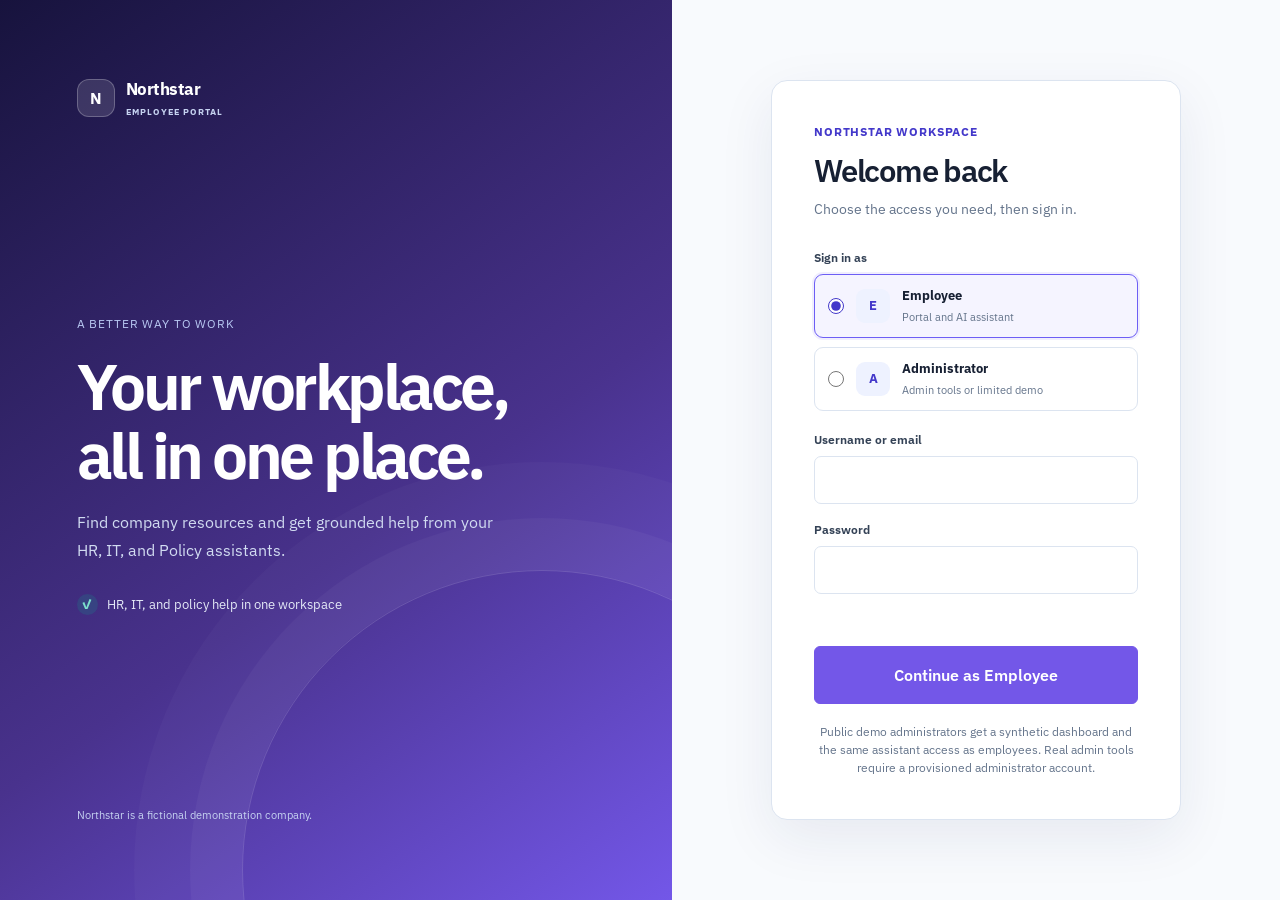
==== commit b64bf1ba: "Polish admin bootstrap and honest demo UI" ====
--- a/analytics.html
+++ b/analytics.html
@@ -24,10 +24,6 @@
         .replace(/>/g, '&gt;')
         .replace(/"/g, '&quot;')
         .replace(/'/g, '&#39;');
-    }
-
-    function isSampleAnalytics(data) {
-      return Number(data?.unique_users) > 1;
     }
 
     function renderActivityChart(days) {
@@ -85,10 +81,8 @@
         return;
       }
 
-      const sampleData = isSampleAnalytics(analyticsData);
-      const liveMetrics = !sampleData && Number(analyticsData.queries_this_week) > 0;
+      const liveMetrics = Number(analyticsData.queries_this_week) > 0;
       root.innerHTML = `
-        ${sampleData ? '<div class="sample-data-notice" role="note"><span class="notice-mark">i</span><p>The backend currently reports sample analytics rather than recorded activity. Live charts will appear after real chat requests are recorded.</p></div>' : ''}
         <div class="analytics-status"><span class="connection-dot ${liveMetrics ? 'connected' : ''}"></span>${liveMetrics ? 'Showing recorded backend activity' : 'Waiting for recorded activity'}</div>
         ${liveMetrics ? `
           <section class="analytics-highlights">
@@ -104,7 +98,7 @@
           <section class="analytics-empty-panel">
             <div class="analytics-empty-mark"><svg viewBox="0 0 24 24" fill="none" aria-hidden="true"><path d="M4 19V5m0 14h16M8 15v-3m4 3V8m4 7v-5" stroke="currentColor" stroke-width="1.6" stroke-linecap="round"/></svg></div>
             <h2>Analytics will build as you work</h2>
-            <p>Activity counts and response timings are held in memory by the current backend process. Send chat questions to start collecting activity; those counters reset when the backend restarts.</p>
+            <p>Activity and response timings cover up to the last 1,000 requests handled by this process. The history resets when the backend restarts.</p>
           </section>
         `}
         <section class="evaluation-panel">
@@ -163,7 +157,7 @@
     async function renderAnalyticsPage() {
       const mainContent = `
         <section class="page analytics-page">
-          <div class="page-intro"><div><p class="eyebrow">OBSERVABILITY</p><h1>Analytics</h1><p>Backend-recorded usage and evaluation results. Sample values are identified rather than presented as live activity.</p></div><button class="secondary-button" type="button" onclick="loadAnalytics()"><svg viewBox="0 0 20 20" fill="none" aria-hidden="true"><path d="M16.5 7.5A6.75 6.75 0 0 0 4 6l-1.5 1.5M3.5 4.5v3h3m-3 5A6.75 6.75 0 0 0 16 14l1.5-1.5m0 3v-3h-3" stroke="currentColor" stroke-width="1.4" stroke-linecap="round" stroke-linejoin="round"/></svg>Refresh</button></div>
+          <div class="page-intro"><div><p class="eyebrow">OBSERVABILITY</p><h1>Analytics</h1><p>Recorded backend activity and completed evaluation results.</p></div><button class="secondary-button" type="button" onclick="loadAnalytics()"><svg viewBox="0 0 20 20" fill="none" aria-hidden="true"><path d="M16.5 7.5A6.75 6.75 0 0 0 4 6l-1.5 1.5M3.5 4.5v3h3m-3 5A6.75 6.75 0 0 0 16 14l1.5-1.5m0 3v-3h-3" stroke="currentColor" stroke-width="1.4" stroke-linecap="round" stroke-linejoin="round"/></svg>Refresh</button></div>
           <div id="analyticsContent"></div>
         </section>
       `;
--- a/css/pages.css
+++ b/css/pages.css
@@ -424,9 +424,6 @@
 /* Analytics */
 .analytics-page { max-width: 1250px; }
 .analytics-status { display: flex; align-items: center; gap: 7px; margin: -7px 0 17px; color: var(--color-text-secondary); font-size: var(--type-xs); }
-.sample-data-notice { display: flex; align-items: flex-start; gap: 9px; margin: 1px 0 17px; padding: 12px 14px; border: 1px solid #E3D4AC; border-radius: 5px; background: #FBF6E8; }
-.notice-mark { width: 19px; height: 19px; display: grid; place-items: center; flex: 0 0 auto; border-radius: 50%; background: #EEE2BF; color: #665321; font-size: var(--type-xs); font-weight: 700; }
-.sample-data-notice p { color: #584B2E; font-size: var(--type-sm); line-height: 1.55; }
 .analytics-highlights { display: grid; grid-template-columns: repeat(3,minmax(0,1fr)); gap: 11px; margin: 15px 0; }
 .metric-card { display: grid; gap: 7px; padding: 12px 15px; border: 0; border-left: 2px solid var(--color-border-strong); border-radius: 0; background: transparent; }
 .metric-label { color: var(--color-text-muted); font-size: var(--type-xs); }
@@ -1353,9 +1350,6 @@
 .document-name-wrap small, .panel-unit, .activity-bar-column > span, .activity-bar-column small { color: var(--color-text-muted); }
 .index-status { color: var(--color-accent); }
 .index-status > span, .connection-dot.connected { background: var(--color-accent); }
-.sample-data-notice { border-color: #E3D4AC; background: #FBF6E8; }
-.notice-mark { background: #EEE2BF; color: #665321; }
-.sample-data-notice p { color: #584B2E; }
 .activity-bar-column > div, .activity-fill { background: var(--color-primary); }
 .activity-fill.hr { background: var(--color-hr); }
 .activity-fill.it { background: var(--color-it); }
@@ -1479,18 +1473,7 @@
 .portal-section-heading { display: flex; align-items: end; justify-content: space-between; gap: 15px; margin-bottom: 16px; }
 .portal-section-heading .eyebrow { margin: 0 0 6px; font-size: 9px; letter-spacing: .12em; }
 .portal-section-heading h2, .portal-support-strip h2 { margin: 0; color: #241B4B; font-size: 22px; font-weight: 650; letter-spacing: -.035em; }
-.portal-sample-label { padding: 5px 8px; border: 1px solid #DCE4F0; border-radius: 4px; background: #FFFFFF; color: #64748B; font-size: 9px; font-weight: 700; letter-spacing: .07em; }
-.portal-announcement-grid { display: grid; grid-template-columns: repeat(3, minmax(0,1fr)); gap: 14px; }
-.portal-announcement-card { min-height: 215px; padding: 20px; border: 1px solid #DCE4F0; border-radius: 9px; background: #FFFFFF; box-shadow: 0 3px 12px rgba(23,37,84,.035); transition: transform 150ms ease, box-shadow 150ms ease; }
-.portal-announcement-card:hover { transform: translateY(-2px); box-shadow: 0 9px 24px rgba(23,37,84,.08); }
-.portal-card-icon { display: grid; width: 34px; height: 34px; place-items: center; border-radius: 9px; font-size: 14px; }
-.announcement-icon-indigo { background: #EEF2FF; color: #4338CA; }
-.announcement-icon-teal { background: #E5F5F2; color: #0F8D7C; }
-.announcement-icon-coral { background: #FFF0F0; color: #C45362; }
-.portal-card-kicker { margin: 15px 0 6px; color: #64748B; font-size: 9px; font-weight: 700; letter-spacing: .08em; }
-.portal-announcement-card h3 { margin: 0 0 7px; color: #172033; font-size: 15px; font-weight: 650; line-height: 1.4; }
-.portal-announcement-card > p:not(.portal-card-kicker) { margin: 0 0 15px; color: #64748B; font-size: 11px; line-height: 1.65; }
-.portal-card-date { color: #8692A4; font-size: 10px; }
+.portal-empty-state { margin: 0; padding: 22px; border: 1px solid #DCE4F0; border-radius: 9px; background: #FFFFFF; color: #64748B; font-size: 12px; line-height: 1.6; }
 .portal-resources-section { margin-top: 39px; }
 .portal-resource-grid { display: grid; grid-template-columns: repeat(2, minmax(0,1fr)); gap: 11px; }
 .portal-resource-card { display: flex; min-width: 0; min-height: 78px; align-items: center; gap: 12px; padding: 13px 15px; border: 1px solid #DCE4F0; border-radius: 8px; background: #FFFFFF; color: inherit; text-align: left; text-decoration: none; cursor: pointer; transition: border-color 140ms ease, background 140ms ease, transform 140ms ease; }
@@ -1597,8 +1580,6 @@
   .portal-nav { order: 3; width: 100%; justify-content: flex-start; overflow-x: auto; padding: 4px 0 2px; }
   .portal-account { margin-left: auto; }
   .portal-account-name { display: none; }
-  .portal-announcement-grid { grid-template-columns: repeat(2,minmax(0,1fr)); }
-  .portal-announcement-card:last-child { grid-column: 1 / -1; min-height: auto; }
   .portal-hero-art { right: 2%; opacity: .72; }
 }
 @media (max-width: 600px) {
@@ -1621,9 +1602,7 @@
   .portal-hero-action { min-height: 39px; margin-top: 17px; padding: 0 11px; font-size: 10px; }
   .portal-section { margin-top: 29px; }
   .portal-section-heading h2 { font-size: 19px; }
-  .portal-announcement-grid, .portal-resource-grid { grid-template-columns: 1fr; gap: 9px; }
-  .portal-announcement-card, .portal-announcement-card:last-child { min-height: 0; grid-column: auto; padding: 16px; }
-  .portal-card-kicker { margin-top: 11px; }
+  .portal-resource-grid { grid-template-columns: 1fr; gap: 9px; }
   .portal-support-strip { align-items: flex-start; flex-direction: column; gap: 15px; padding: 18px; }
   .portal-support-button { min-height: 36px; }
   .portal-footer { flex-direction: column; gap: 6px; font-size: 9px; }
@@ -1632,5 +1611,5 @@
   .assistant-panel.minimized { inset: auto 8px 8px; height: 61px; }
 }
 @media (prefers-reduced-motion: reduce) {
-  .portal-announcement-card, .portal-resource-card, .portal-hero-action, .portal-support-button, .assistant-fab, .assistant-panel { animation: none !important; transition: none !important; }
-}
+  .portal-resource-card, .portal-hero-action, .portal-support-button, .assistant-fab, .assistant-panel { animation: none !important; transition: none !important; }
+}
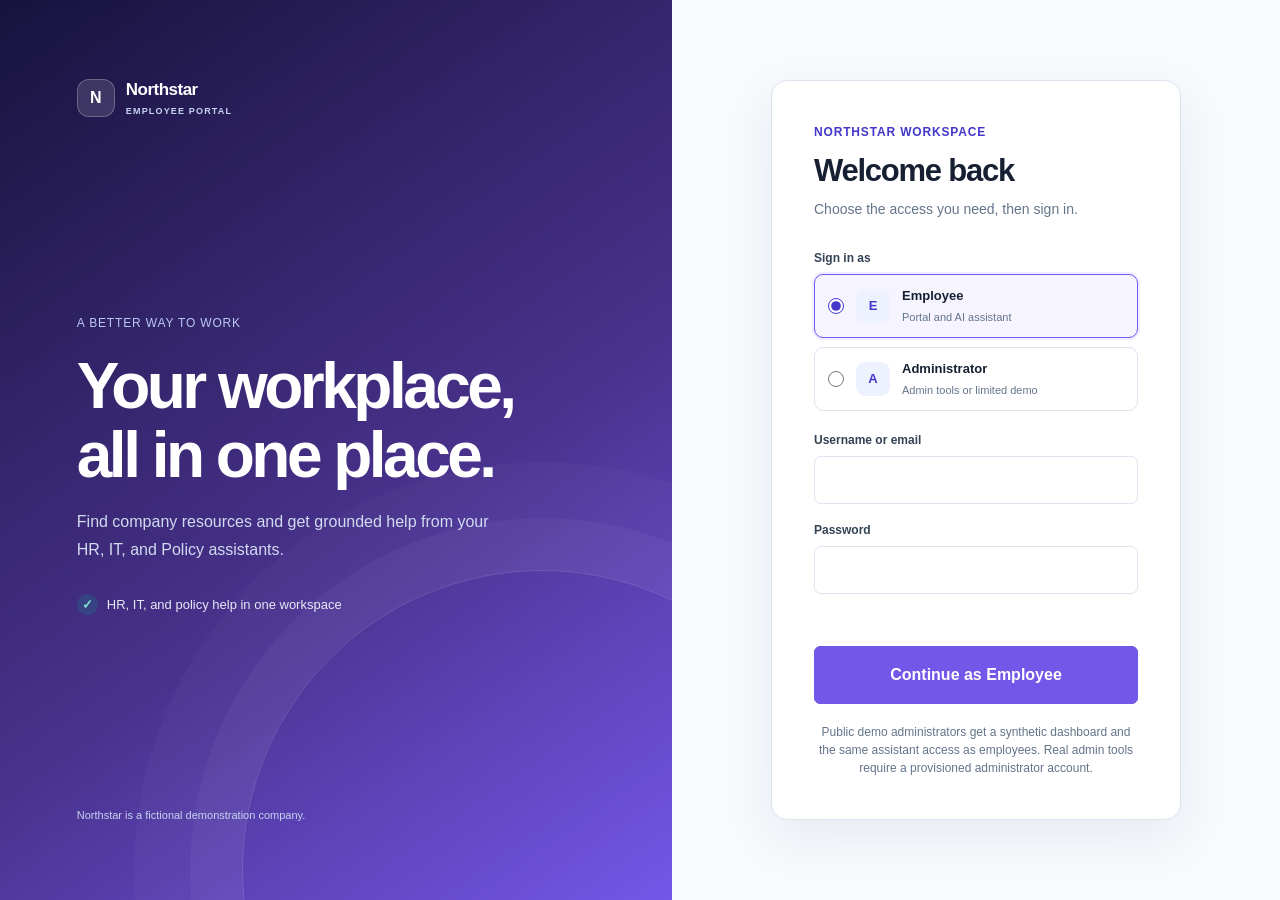
==== commit d5ce1e4b: "Implement EKA Phases 1-6: portal UX, Ask Cathy, routing, feedback, security, a11y Phases 1-6 of the " ====
--- a/analytics.html
+++ b/analytics.html
@@ -47,6 +47,91 @@
           <div class="activity-track"><span class="activity-fill ${agent.id}" style="width:${count / max * 100}%"></span></div>
         </div>
       `).join('')}</div>`;
+    }
+
+    function reasonLabelForAnalytics(reason) {
+      const labels = {
+        incorrect_answer: 'Incorrect answer',
+        missing_information: 'Missing information',
+        irrelevant_sources: 'Irrelevant sources',
+        outdated_document: 'Outdated document',
+        other: 'Other',
+        unspecified: 'No reason given',
+      };
+      return labels[reason] || String(reason || 'Unspecified');
+    }
+
+    function renderFeedbackTrend(days) {
+      const entries = Object.entries(days || {})
+        .sort(([left], [right]) => left.localeCompare(right))
+        .slice(-14);
+      if (!entries.length) return '<div class="chart-empty">No feedback has been recorded yet.</div>';
+      return `<ul class="feedback-trend">${entries.map(([date, counts]) => `
+        <li>
+          <span class="feedback-trend-date">${escapeHtml(date)}</span>
+          <span class="feedback-trend-value positive">${Number(counts?.positive) || 0} helpful</span>
+          <span class="feedback-trend-value negative">${Number(counts?.negative) || 0} not helpful</span>
+        </li>
+      `).join('')}</ul>`;
+    }
+
+    function renderFeedbackPanel(feedback) {
+      if (!feedback) return '';
+      const reasons = Object.entries(feedback.negative_reasons || {});
+      const reasonMax = Math.max(...reasons.map(([, count]) => Number(count) || 0), 1);
+      const topics = ['hr', 'it', 'policy'].map(id => {
+        const bucket = feedback.feedback_by_agent?.[id] || {};
+        return {
+          id,
+          name: AGENTS.find(agent => agent.id === id)?.name || id,
+          positive: Number(bucket.positive) || 0,
+          negative: Number(bucket.negative) || 0,
+        };
+      });
+      const topicMax = Math.max(...topics.map(item => item.positive + item.negative), 1);
+      const gaps = Array.isArray(feedback.knowledge_gaps) ? feedback.knowledge_gaps : [];
+      return `
+        <section class="analytics-highlights">
+          <article class="metric-card"><span class="metric-label">Helpful votes</span><strong>${Number(feedback.total_positive).toLocaleString()}</strong><span class="metric-context">Thumbs-up ratings received</span></article>
+          <article class="metric-card"><span class="metric-label">Not-helpful votes</span><strong>${Number(feedback.total_negative).toLocaleString()}</strong><span class="metric-context">Thumbs-down ratings received</span></article>
+          <article class="metric-card"><span class="metric-label">Questions without sources</span><strong>${Number(feedback.no_source_questions).toLocaleString()}</strong><span class="metric-context">Recorded requests this week</span></article>
+          <article class="metric-card"><span class="metric-label">Unanswered questions</span><strong>${Number(feedback.unanswered_questions).toLocaleString()}</strong><span class="metric-context">Retrieval or provider failures</span></article>
+        </section>
+        <section class="analytics-grid">
+          <article class="analytics-panel">
+            <div class="panel-heading"><div><h2>Negative feedback reasons</h2><p>Why answers were rated unhelpful</p></div><span class="panel-unit">RATINGS</span></div>
+            ${reasons.length ? `<div class="agent-activity">${reasons.map(([reason, count]) => `
+              <div class="agent-activity-row">
+                <div class="agent-activity-label"><span>${escapeHtml(reasonLabelForAnalytics(reason))}</span><strong>${Number(count).toLocaleString()}</strong></div>
+                <div class="activity-track"><span class="activity-fill" style="width:${(Number(count) || 0) / reasonMax * 100}%"></span></div>
+              </div>
+            `).join('')}</div>` : '<div class="chart-empty">No negative feedback has been recorded yet.</div>'}
+          </article>
+          <article class="analytics-panel">
+            <div class="panel-heading"><div><h2>Feedback by topic</h2><p>Helpful and unhelpful votes by HR, IT and Policy</p></div><span class="panel-unit">RATINGS</span></div>
+            <div class="agent-activity">${topics.map(item => `
+              <div class="agent-activity-row">
+                <div class="agent-activity-label"><span class="agent-dot ${item.id}"></span><span>${escapeHtml(item.name)}</span><strong>${(item.positive + item.negative).toLocaleString()}</strong></div>
+                <div class="activity-track"><span class="activity-fill ${item.id}" style="width:${(item.positive + item.negative) / topicMax * 100}%"></span></div>
+              </div>
+            `).join('')}</div>
+          </article>
+        </section>
+        <section class="analytics-panel feedback-panel">
+          <div class="panel-heading"><div><h2>Reported knowledge gaps</h2><p>Questions most often rated unhelpful</p></div><span class="panel-unit">TOP ${gaps.length}</span></div>
+          ${gaps.length ? `<div class="gap-list">${gaps.map(gap => `
+            <div class="gap-row">
+              <span class="agent-label ${escapeHtml(gap.agent)}"><span class="agent-dot ${escapeHtml(gap.agent)}"></span>${escapeHtml(gap.agent)}</span>
+              <span class="gap-question">${escapeHtml(gap.question)}</span>
+              <span class="gap-meta">${Number(gap.count)} report${Number(gap.count) === 1 ? '' : 's'} · ${escapeHtml(reasonLabelForAnalytics(gap.top_reason))}</span>
+            </div>
+          `).join('')}</div>` : '<div class="chart-empty">No unhelpful answers have been reported yet.</div>'}
+        </section>
+        <section class="analytics-panel feedback-panel">
+          <div class="panel-heading"><div><h2>Feedback trend</h2><p>Helpful and unhelpful ratings by day</p></div><span class="panel-unit">14 DAYS</span></div>
+          ${renderFeedbackTrend(feedback.feedback_by_day)}
+        </section>
+      `;
     }
 
     function renderEvaluationSummary(report) {
@@ -101,6 +186,7 @@
             <p>Activity and response timings cover up to the last 1,000 requests handled by this process. The history resets when the backend restarts.</p>
           </section>
         `}
+        ${renderFeedbackPanel(analyticsData.feedback)}
         <section class="evaluation-panel">
           <div class="panel-heading"><div><h2>Retrieval evaluation</h2><p>Metrics from the latest completed evaluation run</p></div><div class="evaluation-actions"><button type="button" class="secondary-button" onclick="loadLatestEvaluation()">Refresh result</button><button id="runEvalButton" type="button" class="primary-button" onclick="runEvaluation()">Run evaluation</button></div></div>
           <div id="evaluationResult">${renderEvaluationSummary(latestEvaluation)}</div>
--- a/css/pages.css
+++ b/css/pages.css
@@ -196,7 +196,7 @@
 button, input, textarea, select { font: inherit; }
 button:focus-visible, a:focus-visible, input:focus-visible, textarea:focus-visible,
 select:focus-visible, [tabindex]:focus-visible {
-  outline: 2px solid rgba(120, 136, 232, .38);
+  outline: 2px solid #5C3FD0;
   outline-offset: 2px;
 }
 .app-shell {
@@ -449,6 +449,18 @@
 .activity-fill.it { background: var(--color-it); }
 .activity-fill.policy { background: var(--color-policy); }
 .chart-empty { display: grid; min-height: 140px; place-items: center; color: var(--color-text-secondary); text-align: center; font-size: var(--type-sm); }
+/* Feedback analytics (Phase 4). */
+.feedback-panel { margin: 12px 0 18px; }
+.gap-list { display: grid; gap: 8px; padding-top: 4px; }
+.gap-row { display: grid; grid-template-columns: auto 1fr auto; align-items: center; gap: 10px; padding: 8px 10px; border: 1px solid var(--color-border); border-radius: 6px; background: var(--color-bg); }
+.gap-question { color: var(--color-text); font-size: 12px; overflow-wrap: anywhere; }
+.gap-meta { color: var(--color-text-muted); font-size: 10px; white-space: nowrap; }
+.feedback-trend { display: grid; gap: 6px; margin: 0; padding: 4px 0 0; list-style: none; }
+.feedback-trend li { display: grid; grid-template-columns: 1fr auto auto; gap: 10px; align-items: center; padding: 6px 10px; border: 1px solid var(--color-border); border-radius: 6px; background: var(--color-bg); }
+.feedback-trend-date { color: var(--color-text-secondary); font-size: 11px; }
+.feedback-trend-value { font-size: 11px; font-weight: 650; }
+.feedback-trend-value.positive { color: var(--color-primary-hover); }
+.feedback-trend-value.negative { color: #B42318; }
 .analytics-empty-panel { display: grid; justify-items: start; margin: 14px 0; padding: 26px 0; border: 0; border-top: 1px solid var(--color-border); border-radius: 0; background: transparent; text-align: left; }
 .analytics-empty-mark { width: 36px; height: 36px; display: grid; place-items: center; margin-bottom: 13px; border-radius: 5px; background: var(--color-primary-soft); color: var(--color-primary); }
 .analytics-empty-mark svg { width: 20px; height: 20px; }
@@ -1109,6 +1121,9 @@
 .agent-mark.hr, .welcome-mark.hr, .agent-avatar.hr { color: var(--color-hr); background: var(--color-hr-soft); border-color: transparent; }
 .agent-mark.it, .welcome-mark.it, .agent-avatar.it { color: var(--color-it); background: var(--color-it-soft); border-color: transparent; }
 .agent-mark.policy, .welcome-mark.policy, .agent-avatar.policy { color: var(--color-policy); background: var(--color-policy-soft); border-color: transparent; }
+/* Automatic routing mode (Ask Cathy without a preselected specialist). */
+.agent-mark.automatic, .welcome-mark.automatic, .agent-avatar.automatic { color: #4C36C9; background: #EEF2FF; border-color: transparent; }
+.agent-dot.automatic { background: #7357E8; }
 .active-agent h1 { color: var(--color-text); font-size: var(--type-md); font-weight: 550; }
 .active-agent p { color: var(--color-text-secondary); font-size: var(--type-sm); }
 .connection-state { display: flex; align-items: center; gap: 7px; color: var(--color-text-muted); font-size: 10px; }
@@ -1138,7 +1153,7 @@
 }
 .welcome-mark svg { width: 22px; height: 22px; }
 .chat-welcome .eyebrow { margin-bottom: 8px; color: var(--color-primary-hover); }
-.chat-welcome h1 {
+.chat-welcome h1, .chat-welcome .welcome-title {
   color: var(--color-text);
   max-width: 620px;
   font-family: var(--font-sans);
@@ -1272,6 +1287,60 @@
 .source-details[open] summary { border-bottom: 1px solid var(--color-border); }
 .source-list { display: grid; gap: 6px; padding: 8px 10px; }
 .source-item { display: flex; align-items: center; gap: 7px; color: var(--color-text-secondary); font-size: 11px; overflow-wrap: anywhere; }
+/* No-evidence support actions: document link + escalation entry point. */
+.message-support { display: flex; flex-wrap: wrap; align-items: center; gap: 9px; margin-top: 11px; }
+.message-support-documents { display: inline-flex; align-items: center; min-height: 30px; padding: 0 11px; border: 1px solid var(--color-border); border-radius: 6px; background: var(--color-history); color: var(--color-primary-hover); font-size: 11px; font-weight: 650; text-decoration: none; transition: border-color 150ms ease, background-color 150ms ease; }
+.message-support-documents:hover { border-color: var(--color-primary); background: var(--color-bg-elevated); }
+.message-support-ticket { display: inline-flex; align-items: center; min-height: 30px; padding: 0 11px; border: 1px solid #7357E8; border-radius: 6px; background: #FFFFFF; color: #4C36C9; font-size: 11px; font-weight: 650; cursor: pointer; transition: background-color 150ms ease, border-color 150ms ease; }
+.message-support-ticket:hover { background: #F3F1FF; border-color: #5C3FD0; }
+/* Answer feedback controls (Phase 4). */
+.message-feedback { display: flex; flex-wrap: wrap; align-items: center; gap: 7px; margin-top: 9px; }
+.message-feedback.is-pending { opacity: .75; }
+.feedback-label { color: var(--color-text-muted); font-size: 11px; }
+.feedback-button { display: inline-grid; width: 28px; height: 28px; place-items: center; padding: 0; border: 1px solid var(--color-border); border-radius: 6px; background: var(--color-bg); color: var(--color-text-secondary); cursor: pointer; transition: border-color 140ms ease, background-color 140ms ease, color 140ms ease; }
+.feedback-button svg { width: 15px; height: 15px; }
+.feedback-button:hover:not(:disabled) { border-color: var(--color-primary); color: var(--color-primary-hover); }
+.feedback-button:disabled { cursor: progress; opacity: .6; }
+.feedback-button.selected { border-color: var(--color-primary); background: var(--color-primary-soft, #EEF2FF); color: var(--color-primary-hover); }
+.feedback-state { color: var(--color-text-muted); font-size: 11px; }
+.feedback-error { color: #B42318; font-size: 11px; }
+.feedback-reasons { display: flex; flex-wrap: wrap; gap: 6px; width: 100%; margin-top: 2px; }
+.feedback-reason { padding: 4px 9px; border: 1px solid var(--color-border); border-radius: 12px; background: var(--color-bg); color: var(--color-text-secondary); font-size: 10px; cursor: pointer; transition: border-color 140ms ease, color 140ms ease, background-color 140ms ease; }
+.feedback-reason:hover { border-color: var(--color-primary); color: var(--color-primary-hover); }
+.feedback-reason.selected { border-color: var(--color-primary); background: var(--color-primary-soft, #EEF2FF); color: var(--color-primary-hover); font-weight: 650; }
+/* Phase 5 — skip link, recent questions, what's new. */
+.skip-link { position: fixed; top: 10px; left: 10px; z-index: 100; padding: 9px 14px; border: 1px solid #7357E8; border-radius: 7px; background: #FFFFFF; color: #4C36C9; font-size: 12px; font-weight: 700; text-decoration: none; box-shadow: 0 6px 18px rgba(23, 37, 84, .16); transform: translateY(-160%); transition: transform 140ms ease; }
+.skip-link:focus { transform: translateY(0); }
+.welcome-title { margin: 0; }
+.recent-questions { margin-top: 26px; padding-top: 18px; border-top: 1px solid var(--color-border); }
+.recent-questions-header { display: flex; flex-wrap: wrap; align-items: center; justify-content: space-between; gap: 10px; margin-bottom: 10px; }
+.recent-questions-header h3 { margin: 0; color: var(--color-text-secondary); font-size: 11px; font-weight: 700; letter-spacing: .08em; text-transform: uppercase; }
+.recent-questions-new { min-height: 27px; padding: 0 10px; border: 1px solid var(--color-border); border-radius: 6px; background: var(--color-bg); color: var(--color-text-secondary); font-size: 11px; cursor: pointer; transition: border-color 140ms ease, color 140ms ease; }
+.recent-questions-new:hover { border-color: var(--color-primary); color: var(--color-primary-hover); }
+.recent-questions-list { display: grid; gap: 7px; margin: 0; padding: 0; list-style: none; }
+.recent-question { display: grid; gap: 3px; width: 100%; padding: 9px 11px; border: 1px solid var(--color-border); border-radius: 7px; background: var(--color-bg); text-align: left; cursor: pointer; transition: border-color 140ms ease, background-color 140ms ease; }
+.recent-question:hover { border-color: var(--color-primary); background: var(--color-bg-elevated); }
+.recent-question-text { color: var(--color-text); font-size: 12px; overflow-wrap: anywhere; }
+.recent-question-meta { color: var(--color-text-muted); font-size: 10px; }
+.recent-questions-empty { margin: 0; color: var(--color-text-muted); font-size: 12px; }
+.whats-new-button { display: inline-flex; min-height: 28px; align-items: center; padding: 0 11px; border: 1px solid #7357E8; border-radius: 6px; background: #FFFFFF; color: #4C36C9; font-size: 11px; font-weight: 650; cursor: pointer; transition: background-color 140ms ease, border-color 140ms ease; }
+.whats-new-button:hover { background: #F3F1FF; border-color: #5C3FD0; }
+.whats-new-button:disabled { opacity: .7; cursor: progress; }
+/* Escalation ticket draft — client-side only, no ticket backend exists. */
+.ticket-draft { width: min(560px, calc(100vw - 32px)); max-width: none; padding: 0; border: 1px solid var(--color-border); border-radius: 10px; background: var(--color-bg-elevated); color: var(--color-text); box-shadow: 0 18px 44px rgba(15, 23, 42, .28); }
+.ticket-draft::backdrop { background: rgba(15, 23, 42, .45); }
+.ticket-draft-form { display: grid; gap: 9px; padding: 16px; }
+.ticket-draft-header { display: flex; align-items: center; justify-content: space-between; gap: 12px; }
+.ticket-draft-header h2 { margin: 0; font-size: var(--type-sm); font-weight: 700; }
+.ticket-draft-dismiss { border: 0; background: none; color: var(--color-text-muted); font-size: 20px; line-height: 1; cursor: pointer; }
+.ticket-draft-notice { margin: 0; padding: 9px 11px; border: 1px solid #F0D9A6; border-radius: 6px; background: #FFF8E8; color: #6B4E12; font-size: 11px; line-height: 1.5; }
+.ticket-draft-label { color: var(--color-text-secondary); font-size: 10px; font-weight: 700; letter-spacing: .06em; text-transform: uppercase; }
+.ticket-draft-department, .ticket-draft-subject, .ticket-draft-body { width: 100%; box-sizing: border-box; padding: 8px 10px; border: 1px solid var(--color-border); border-radius: 6px; background: var(--color-bg); color: var(--color-text); font: inherit; font-size: 12px; }
+.ticket-draft-body { resize: vertical; line-height: 1.5; }
+.ticket-draft-feedback { min-height: 16px; margin: 0; color: var(--color-text-secondary); font-size: 11px; line-height: 1.4; }
+.ticket-draft-actions { display: flex; justify-content: flex-end; gap: 8px; }
+.ticket-draft-copy { min-height: 32px; padding: 0 13px; border: 1px solid #7357E8; border-radius: 6px; background: linear-gradient(115deg, #7357E8, #8A72F5); color: #FFFFFF; font-size: 11px; font-weight: 650; cursor: pointer; }
+.ticket-draft-close { min-height: 32px; padding: 0 13px; border: 1px solid var(--color-border); border-radius: 6px; background: transparent; color: var(--color-text-secondary); font-size: 11px; font-weight: 650; cursor: pointer; }
 .source-item svg { width: 14px; height: 14px; flex: 0 0 auto; color: var(--color-primary-hover); }
 .composer-area {
   flex: 0 0 auto;
@@ -1464,6 +1533,24 @@
 .portal-hero-action, .portal-support-button { display: inline-flex; min-height: 42px; align-items: center; gap: 9px; margin-top: 23px; padding: 0 15px; border: 1px solid #7357E8; border-radius: 7px; background: linear-gradient(115deg, #7357E8, #8A72F5); color: #FFFFFF; font-size: 12px; font-weight: 650; box-shadow: 0 5px 13px rgba(91,67,204,.2); cursor: pointer; transition: background 150ms ease, transform 150ms ease, box-shadow 150ms ease; }
 .portal-hero-action:hover, .portal-support-button:hover { transform: translateY(-1px); background: linear-gradient(115deg, #5C3FD0, #7357E8); box-shadow: 0 8px 18px rgba(91,67,204,.24); }
 .portal-sparkle { color: #D9D5FF; font-size: 17px; }
+/* Persistent Ask Cathy entry point in the portal header. */
+.portal-header-assistant { display: inline-flex; min-height: 33px; align-items: center; padding: 0 13px; border: 1px solid #7357E8; border-radius: 7px; background: #FFFFFF; color: #4C36C9; font-size: 11px; font-weight: 700; cursor: pointer; transition: background 140ms ease, border-color 140ms ease, color 140ms ease; }
+.portal-header-assistant:hover { background: #F3F1FF; border-color: #5C3FD0; }
+.portal-header-assistant[aria-expanded="true"] { background: #7357E8; border-color: #7357E8; color: #FFFFFF; }
+/* Hero question input for Ask Cathy. */
+.portal-hero-ask { max-width: min(560px, 100%); margin-top: 21px; }
+.portal-hero-ask-row { display: flex; gap: 8px; }
+.portal-hero-ask-input { flex: 1 1 auto; min-width: 0; min-height: 45px; padding: 0 14px; border: 1px solid #C9D3E6; border-radius: 7px; background: #FFFFFF; color: #172033; font: inherit; font-size: 14px; }
+.portal-hero-ask-input::placeholder { color: #8794A8; }
+.portal-hero-ask-input:focus { border-color: #6D5EF5; outline: 3px solid rgba(109,94,245,.15); }
+.portal-hero-ask-submit { flex: 0 0 auto; min-height: 45px; padding: 0 17px; border: 1px solid #7357E8; border-radius: 7px; background: linear-gradient(115deg, #7357E8, #8A72F5); color: #FFFFFF; font-size: 12px; font-weight: 650; cursor: pointer; transition: transform 150ms ease, box-shadow 150ms ease; }
+.portal-hero-ask-submit:hover:not(:disabled) { transform: translateY(-1px); box-shadow: 0 6px 15px rgba(91,67,204,.22); }
+.portal-hero-ask-submit:disabled { opacity: .8; cursor: progress; }
+.portal-hero-ask-error { min-height: 16px; margin: 7px 0 0; color: #B42318; font-size: 11px; line-height: 1.4; }
+.portal-hero-examples { display: flex; flex-wrap: wrap; align-items: center; gap: 7px; max-width: min(620px, 100%); margin-top: 4px; }
+.portal-hero-examples-label { color: #5368AA; font-size: 9px; font-weight: 700; letter-spacing: .12em; }
+.portal-hero-example { padding: 6px 10px; border: 1px solid #DCE4F0; border-radius: 15px; background: rgba(255,255,255,.85); color: #526176; font-size: 11px; cursor: pointer; transition: border-color 140ms ease, background 140ms ease, color 140ms ease; }
+.portal-hero-example:hover { border-color: #B5BDF0; background: #FFFFFF; color: #4338CA; }
 .portal-hero-art { position: absolute; right: 8%; top: 50%; width: 235px; height: 235px; transform: translateY(-50%); }
 .portal-orbit { position: absolute; inset: 20px; border: 1px solid rgba(109,94,245,.21); border-radius: 50%; transform: rotate(-22deg) scaleY(.48); }
 .portal-orbit-two { inset: 0; border-color: rgba(67,56,202,.15); transform: rotate(34deg) scaleY(.61); }
@@ -1474,6 +1561,18 @@
 .portal-section-heading .eyebrow { margin: 0 0 6px; font-size: 9px; letter-spacing: .12em; }
 .portal-section-heading h2, .portal-support-strip h2 { margin: 0; color: #241B4B; font-size: 22px; font-weight: 650; letter-spacing: -.035em; }
 .portal-empty-state { margin: 0; padding: 22px; border: 1px solid #DCE4F0; border-radius: 9px; background: #FFFFFF; color: #64748B; font-size: 12px; line-height: 1.6; }
+.portal-sample-label { padding: 5px 8px; border: 1px solid #DCE4F0; border-radius: 4px; background: #FFFFFF; color: #64748B; font-size: 9px; font-weight: 700; letter-spacing: .07em; }
+.portal-announcement-grid { display: grid; grid-template-columns: repeat(3, minmax(0,1fr)); gap: 14px; }
+.portal-announcement-card { min-height: 215px; padding: 20px; border: 1px solid #DCE4F0; border-radius: 9px; background: #FFFFFF; box-shadow: 0 3px 12px rgba(23,37,84,.035); transition: transform 150ms ease, box-shadow 150ms ease; }
+.portal-announcement-card:hover { transform: translateY(-2px); box-shadow: 0 9px 24px rgba(23,37,84,.08); }
+.portal-card-icon { display: grid; width: 34px; height: 34px; place-items: center; border-radius: 9px; font-size: 14px; }
+.announcement-icon-indigo { background: #EEF2FF; color: #4338CA; }
+.announcement-icon-teal { background: #E5F5F2; color: #0F8D7C; }
+.announcement-icon-coral { background: #FFF0F0; color: #C45362; }
+.portal-card-kicker { margin: 15px 0 6px; color: #64748B; font-size: 9px; font-weight: 700; letter-spacing: .08em; }
+.portal-announcement-card h3 { margin: 0 0 7px; color: #172033; font-size: 15px; font-weight: 650; line-height: 1.4; }
+.portal-announcement-card > p:not(.portal-card-kicker) { margin: 0 0 15px; color: #64748B; font-size: 11px; line-height: 1.65; }
+.portal-card-date { color: #8692A4; font-size: 10px; }
 .portal-resources-section { margin-top: 39px; }
 .portal-resource-grid { display: grid; grid-template-columns: repeat(2, minmax(0,1fr)); gap: 11px; }
 .portal-resource-card { display: flex; min-width: 0; min-height: 78px; align-items: center; gap: 12px; padding: 13px 15px; border: 1px solid #DCE4F0; border-radius: 8px; background: #FFFFFF; color: inherit; text-align: left; text-decoration: none; cursor: pointer; transition: border-color 140ms ease, background 140ms ease, transform 140ms ease; }
@@ -1578,8 +1677,10 @@
 @media (max-width: 820px) {
   .portal-header { flex-wrap: wrap; min-height: 67px; gap: 10px 16px; padding: 10px 20px; }
   .portal-nav { order: 3; width: 100%; justify-content: flex-start; overflow-x: auto; padding: 4px 0 2px; }
-  .portal-account { margin-left: auto; }
+  .portal-account { flex-wrap: wrap; justify-content: flex-end; margin-left: auto; }
   .portal-account-name { display: none; }
+  .portal-announcement-grid { grid-template-columns: repeat(2,minmax(0,1fr)); }
+  .portal-announcement-card:last-child { grid-column: 1 / -1; min-height: auto; }
   .portal-hero-art { right: 2%; opacity: .72; }
 }
 @media (max-width: 600px) {
@@ -1600,9 +1701,16 @@
   .portal-hero-copy > p:not(.eyebrow) { max-width: 260px; font-size: 12px; }
   .portal-hero-art { right: -80px; top: 30%; opacity: .24; }
   .portal-hero-action { min-height: 39px; margin-top: 17px; padding: 0 11px; font-size: 10px; }
+  .portal-hero-ask { margin-top: 17px; }
+  .portal-hero-ask-input { min-height: 44px; font-size: 16px; }
+  .portal-hero-ask-submit { min-height: 44px; padding: 0 14px; }
+  .portal-hero-examples { gap: 6px; }
+  .portal-hero-example { font-size: 10px; }
   .portal-section { margin-top: 29px; }
   .portal-section-heading h2 { font-size: 19px; }
-  .portal-resource-grid { grid-template-columns: 1fr; gap: 9px; }
+  .portal-announcement-grid, .portal-resource-grid { grid-template-columns: 1fr; gap: 9px; }
+  .portal-announcement-card, .portal-announcement-card:last-child { min-height: 0; grid-column: auto; padding: 16px; }
+  .portal-card-kicker { margin-top: 11px; }
   .portal-support-strip { align-items: flex-start; flex-direction: column; gap: 15px; padding: 18px; }
   .portal-support-button { min-height: 36px; }
   .portal-footer { flex-direction: column; gap: 6px; font-size: 9px; }
@@ -1611,5 +1719,13 @@
   .assistant-panel.minimized { inset: auto 8px 8px; height: 61px; }
 }
 @media (prefers-reduced-motion: reduce) {
-  .portal-resource-card, .portal-hero-action, .portal-support-button, .assistant-fab, .assistant-panel { animation: none !important; transition: none !important; }
-}
+  .portal-announcement-card, .portal-resource-card, .portal-hero-action, .portal-support-button, .assistant-fab, .assistant-panel, .portal-header-assistant, .portal-hero-ask-submit, .portal-hero-example { animation: none !important; transition: none !important; }
+}
+@media (prefers-reduced-motion: reduce) {
+  .skip-link, .recent-question, .recent-questions-new, .whats-new-button,
+  .feedback-button, .feedback-reason, .message-support-documents,
+  .message-support-ticket, .ticket-draft-copy, .ticket-draft-close {
+    transition: none !important;
+    animation: none !important;
+  }
+}
